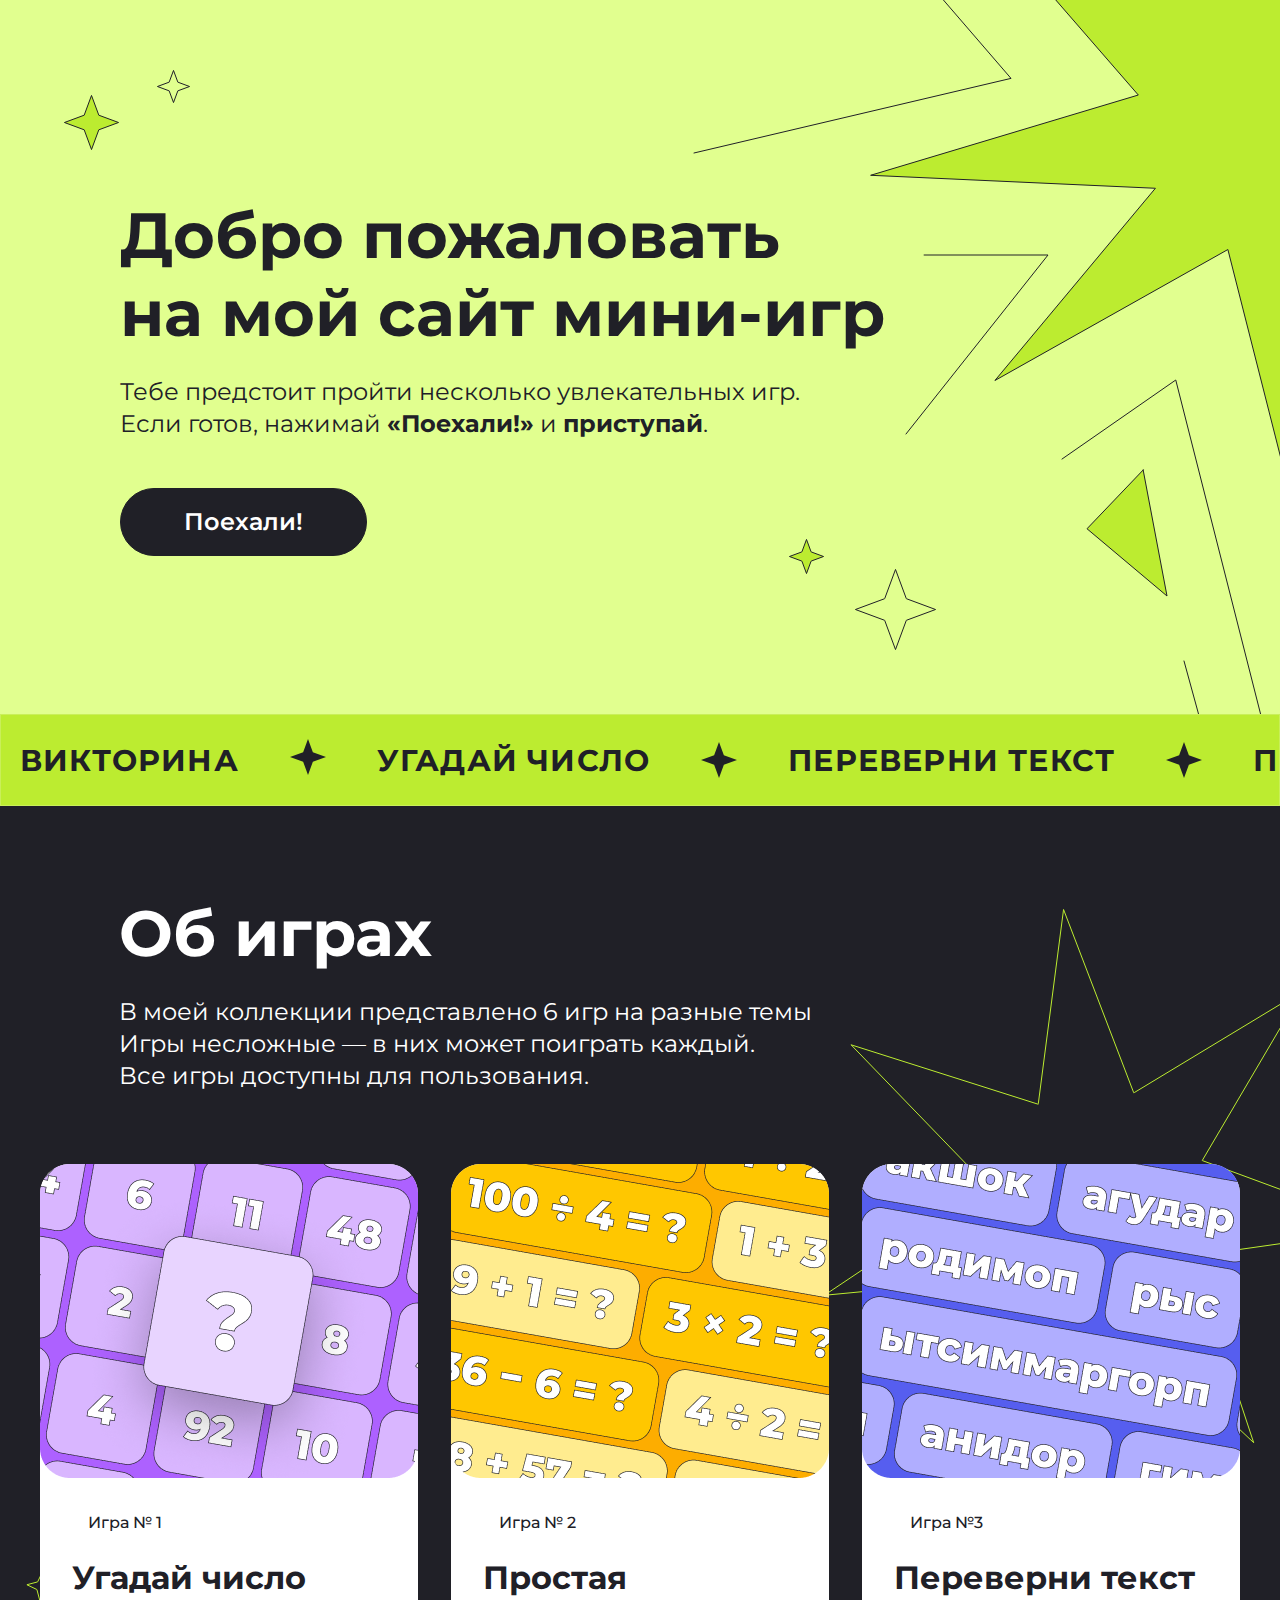
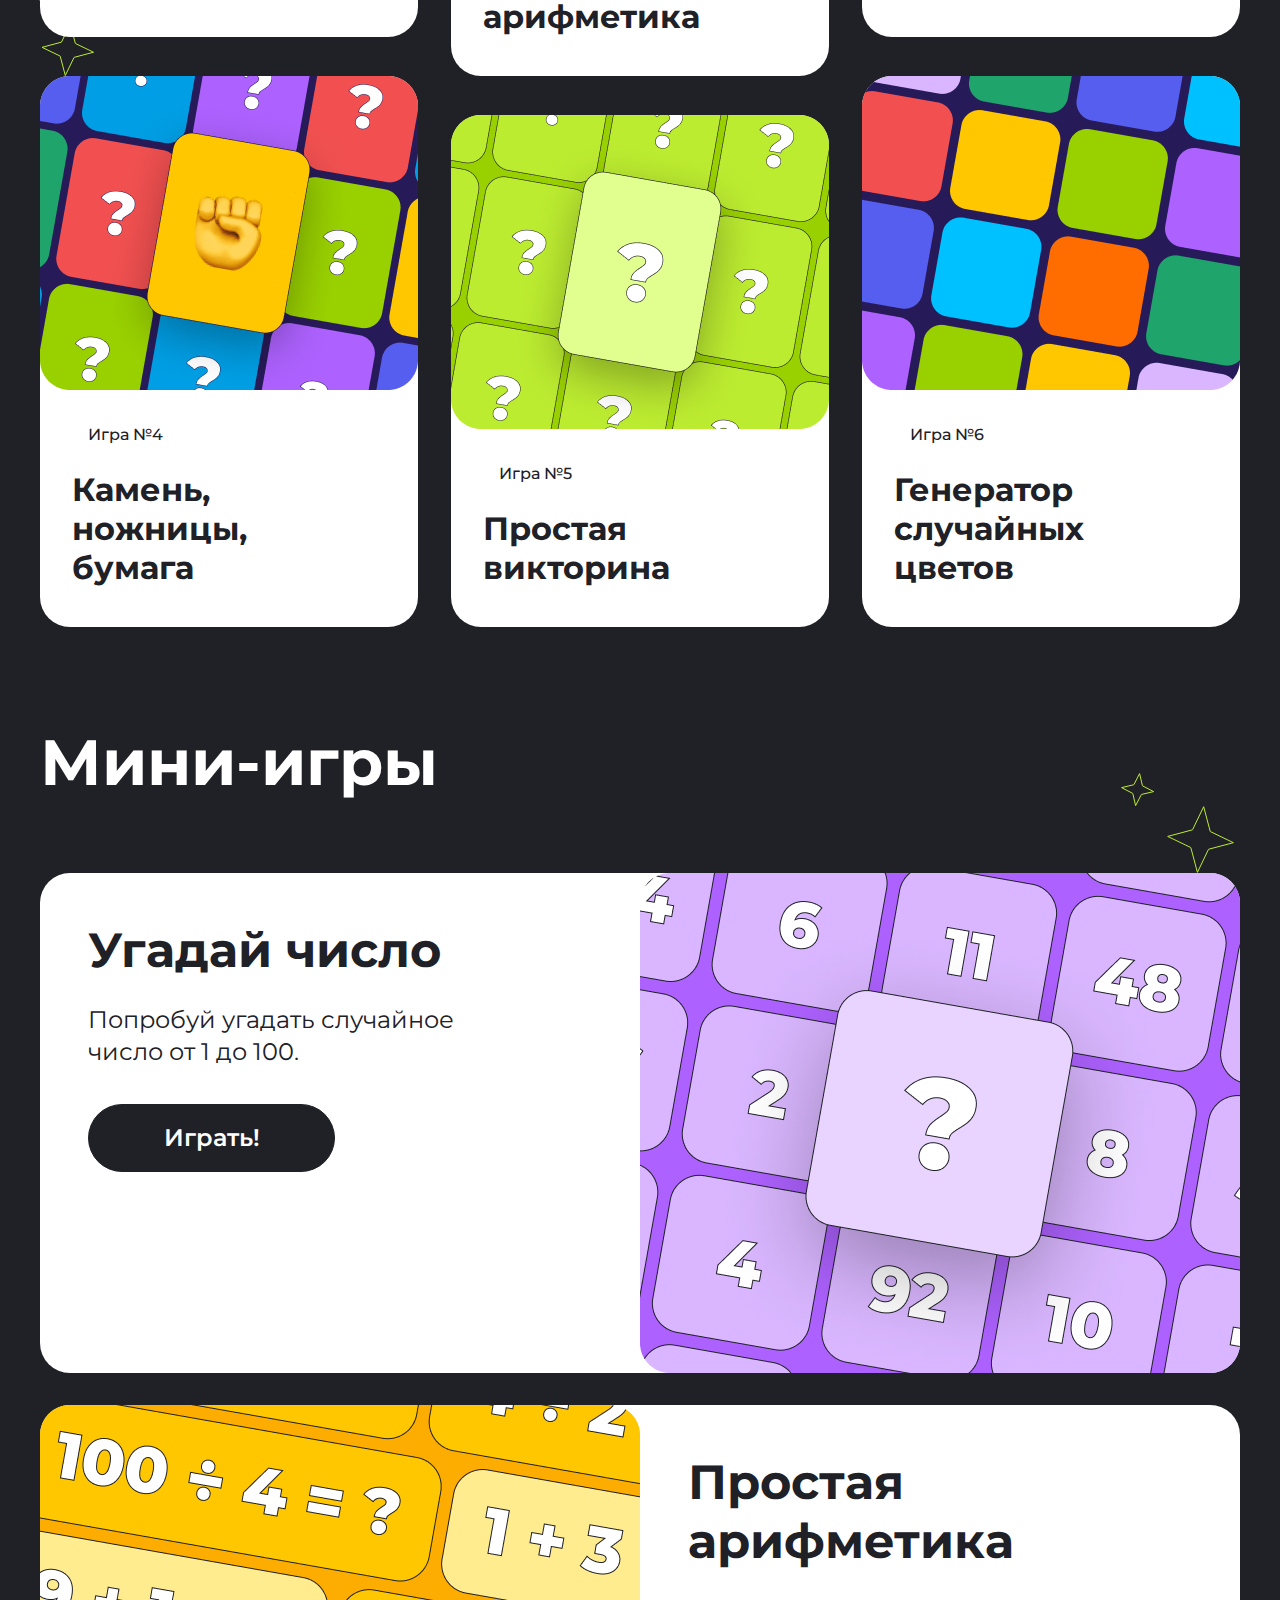
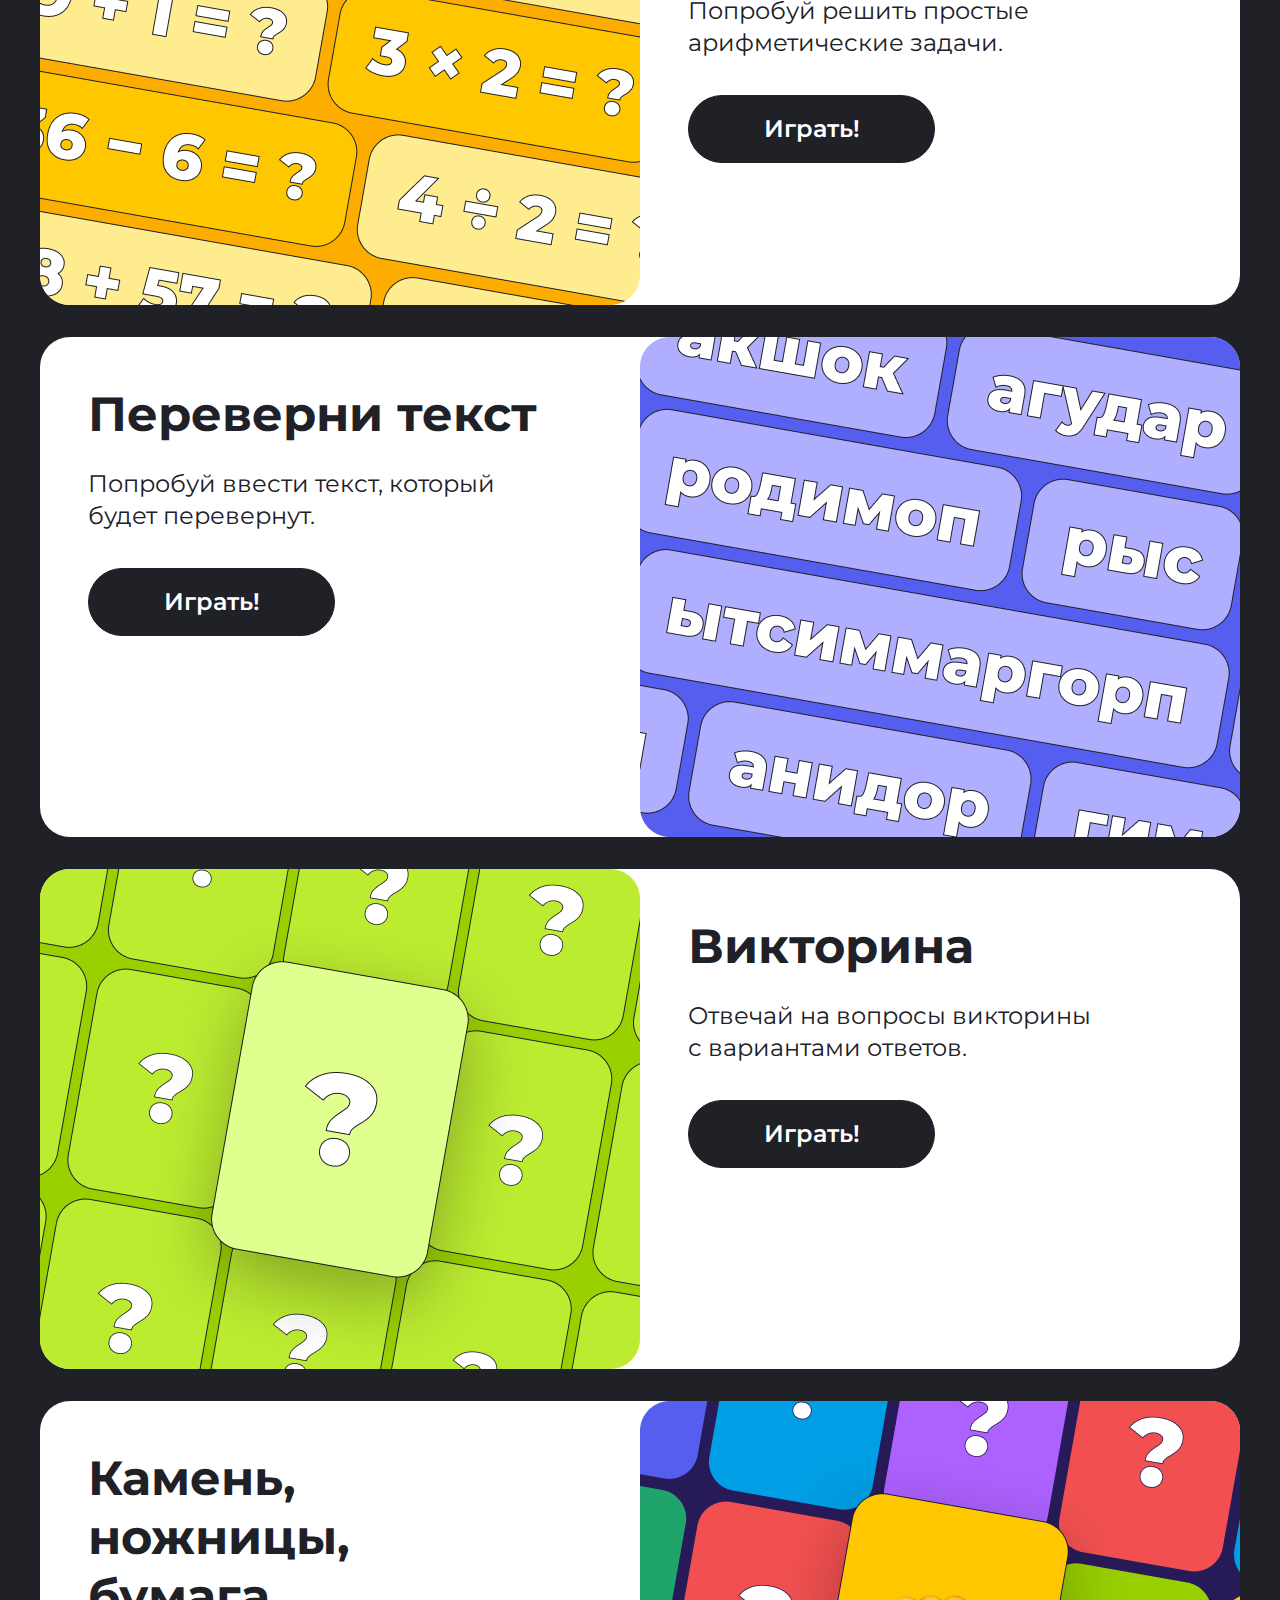
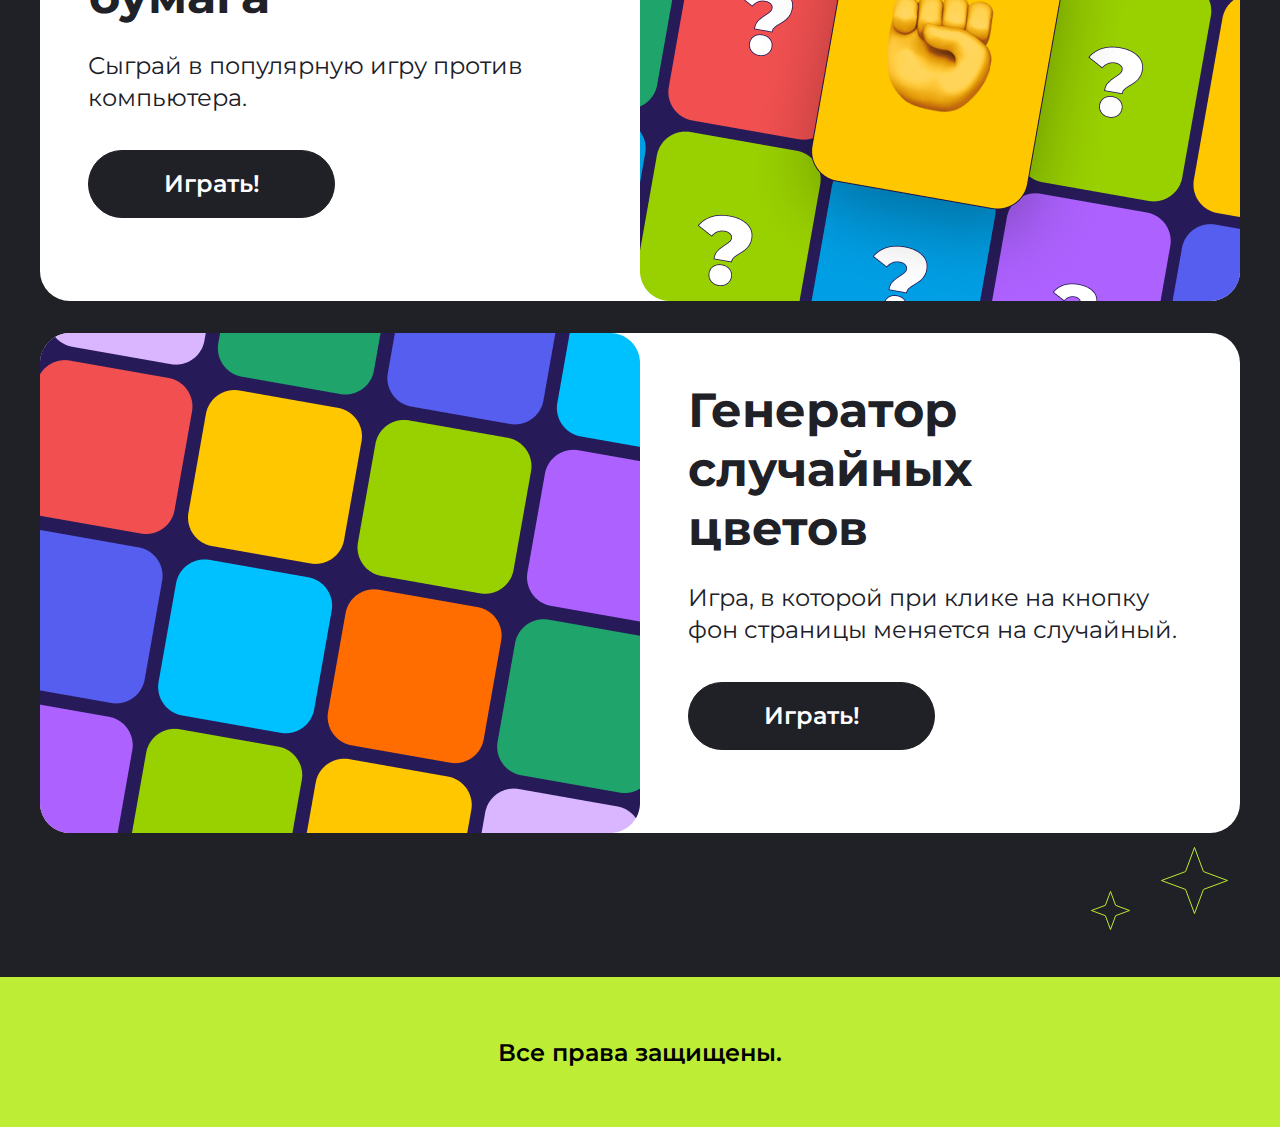
==== index.html @ 126765e7 "Merge pull request #1 from Natkn/hw1" ====
<!DOCTYPE html>
<html lang="en">
<head>
    <meta charset="UTF-8">
    <meta name="viewport" content="width=device-width, initial-scale=1.0">
    <title>Games</title>

    <link rel="preconnect" href="https://fonts.googleapis.com">
    <link rel="preconnect" href="https://fonts.gstatic.com" crossorigin>
    <link href="https://fonts.googleapis.com/css2?family=Montserrat:ital,wght@0,100..900;1,100..900&display=swap" rel="stylesheet">
    
    <link rel="stylesheet" href="./style.css">
</head>


<body>
   <header>
<div class="header-box">
    <div class="header-img">
        <div class="header-stars">
        <div class="header-star"><svg width="57" height="57" viewBox="0 0 57 57" fill="none" xmlns="http://www.w3.org/2000/svg">
        <path d="M28.5 1.44077L35.7287 20.9759L35.8084 21.1916L36.0241 21.2713L55.5592 28.5L36.0241 35.7287L35.8084 35.8084L35.7287 36.0241L28.5 55.5592L21.2713 36.0241L21.1916 35.8084L20.9759 35.7287L1.44077 28.5L20.9759 21.2713L21.1916 21.1916L21.2713 20.9759L28.5 1.44077Z" fill="#BCEC30" stroke="#202027"/>
        </svg>
        </div>
        <div class="header-starmini"><svg width="35" height="35" viewBox="0 0 35 35" fill="none" xmlns="http://www.w3.org/2000/svg">
            <path d="M17.5 1.44077L21.7577 12.9469L21.8375 13.1626L22.0531 13.2423L33.5592 17.5L22.0531 21.7577L21.8375 21.8375L21.7577 22.0531L17.5 33.5592L13.2423 22.0531L13.1626 21.8375L12.9469 21.7577L1.44077 17.5L12.9469 13.2423L13.1626 13.1626L13.2423 12.9469L17.5 1.44077Z" stroke="#202027"/>
            </svg>
            </div>
    </div>
<div class="header-info">
    <div class="header-heading">Добро пожаловать <br>на мой сайт мини-игр</div>
    <div class="main-box-undertext">Тебе предстоит пройти несколько увлекательных игр. Если готов, нажимай <b>«Поехали!»</b> и <b>приступай</b>.</div>
<button class="header-button" type="submit">Поехали!</button> 
</div>
    <div class="header-big">
        <div class="header-big-lines">
        <div class="header-big-upline"><svg width="319" height="154" viewBox="0 0 319 154" fill="none" xmlns="http://www.w3.org/2000/svg">
            <path d="M241.793 -10L318 78.3799L1 153" stroke="#202027" stroke-linecap="round"/>
            </svg>
            </div>
            <div class="header-big-midline"><svg width="145" height="181" viewBox="0 0 145 181" fill="none" xmlns="http://www.w3.org/2000/svg">
                <path d="M19.0824 1H143L1 180" stroke="#202027" stroke-linecap="round"/>
                </svg>
                </div>
                <div class="header-big-dline"><svg width="216" height="420" viewBox="0 0 216 420" fill="none" xmlns="http://www.w3.org/2000/svg">
        <path d="M1 80.0455L114.76 1L220.882 419" stroke="#202027" stroke-linecap="round"/>
        </svg>
        </div>
        <div class="header-big-smallstar"><svg width="37" height="37" viewBox="0 0 37 37" fill="none" xmlns="http://www.w3.org/2000/svg">
            <path d="M18.5 1.44077L23.0278 13.6768L23.1075 13.8925L23.3232 13.9722L35.5592 18.5L23.3232 23.0278L23.1075 23.1075L23.0278 23.3232L18.5 35.5592L13.9722 23.3232L13.8925 23.1075L13.6768 23.0278L1.44077 18.5L13.6768 13.9722L13.8925 13.8925L13.9722 13.6768L18.5 1.44077Z" fill="#BCEC30" stroke="#202027"/>
            </svg>
            </div>
            <div class="header-mob"><svg width="160" height="155" viewBox="0 0 160 155" fill="none" xmlns="http://www.w3.org/2000/svg">
                <path id="Vector" d="M164.226 10.1084C167.072 10.8901 246.284 43.9262 246.284 43.9262L162.242 52.8254L215.335 120.072L140.485 74.1373L132.858 151.995L111.761 70.0034L41.4419 109.004L89.8822 51.7587L3.91711 47.8942L84.7193 23.992L24.6779 -44.2245L109.09 -5.05042L128.408 -80.6362L137.083 -4.88821L213.973 -57.1361L164.226 10.1084Z" fill="#BCEC30" stroke="#202027" stroke-miterlimit="10" stroke-linecap="round"/>
                </svg>
                </div>
      <div class="header-big-star"><svg width="83" height="83" viewBox="0 0 83 83" fill="none" xmlns="http://www.w3.org/2000/svg">
            <path d="M41.5 1.44077L52.2398 30.4648L52.3196 30.6804L52.5352 30.7602L81.5592 41.5L52.5352 52.2398L52.3196 52.3196L52.2398 52.5352L41.5 81.5592L30.7602 52.5352L30.6804 52.3196L30.4648 52.2398L1.44077 41.5L30.4648 30.7602L30.6804 30.6804L30.7602 30.4648L41.5 1.44077Z" stroke="#202027"/>
            </svg>
            </div>
        <div class="header-big-tri"><svg width="82" height="130" viewBox="0 0 82 130" fill="none" xmlns="http://www.w3.org/2000/svg">
            <path d="M57.1589 2L1 60.7647L81 128L57.1589 2Z" fill="#BCEC30" stroke="#202027" stroke-linecap="round"/>
            </svg>
            </div>
        <div class="header-big-line"><svg width="36" height="126" viewBox="0 0 36 126" fill="none" xmlns="http://www.w3.org/2000/svg">
            <path d="M1 1L35 125" stroke="#202027" stroke-linecap="round"/>
            </svg>
            </div>
        </div>
        <div class="header-bigstar"><svg width="413" height="528" viewBox="0 0 413 528" fill="none" xmlns="http://www.w3.org/2000/svg">
    <path d="M534.682 48.4063C544.111 51.0311 806.516 161.965 806.516 161.965L528.111 191.848L703.994 417.661L456.036 263.413L430.772 524.856L360.884 249.531L127.938 380.493L288.405 188.266L3.62971 175.289L271.303 95.0268L72.404 -134.041L352.036 -2.49627L416.031 -256.31L444.768 -1.95158L699.48 -177.398L534.682 48.4063Z" fill="#BCEC30" stroke="#202027" stroke-miterlimit="10" stroke-linecap="round"/>
    </svg>
    </div>
    
    </div>
</div>
   <div class="header-box-scroll">
    Викторина <div class="star"><svg width="36" height="36" viewBox="0 0 36 36" fill="none" xmlns="http://www.w3.org/2000/svg">
        <path d="M18 0L22.8616 13.1384L36 18L22.8616 22.8616L18 36L13.1384 22.8616L0 18L13.1384 13.1384L18 0Z" fill="#202027"/>
        </svg></div>
        
    угадай число<svg width="36" height="36" viewBox="0 0 36 36" fill="none" xmlns="http://www.w3.org/2000/svg">
        <path d="M18 0L22.8616 13.1384L36 18L22.8616 22.8616L18 36L13.1384 22.8616L0 18L13.1384 13.1384L18 0Z" fill="#202027"/>
        </svg>
        
    Переверни текст<svg width="36" height="36" viewBox="0 0 36 36" fill="none" xmlns="http://www.w3.org/2000/svg">
        <path d="M18 0L22.8616 13.1384L36 18L22.8616 22.8616L18 36L13.1384 22.8616L0 18L13.1384 13.1384L18 0Z" fill="#202027"/>
        </svg>
        
    Простая арифметика<svg width="36" height="36" viewBox="0 0 36 36" fill="none" xmlns="http://www.w3.org/2000/svg">
        <path d="M18 0L22.8616 13.1384L36 18L22.8616 22.8616L18 36L13.1384 22.8616L0 18L13.1384 13.1384L18 0Z" fill="#202027"/>
        </svg>
        
    Камень, ножницы, бумага<svg width="36" height="36" viewBox="0 0 36 36" fill="none" xmlns="http://www.w3.org/2000/svg">
        <path d="M18 0L22.8616 13.1384L36 18L22.8616 22.8616L18 36L13.1384 22.8616L0 18L13.1384 13.1384L18 0Z" fill="#202027"/>
        </svg>
        
    Генератор случайных цветов<svg width="36" height="36" viewBox="0 0 36 36" fill="none" xmlns="http://www.w3.org/2000/svg">
        <path d="M18 0L22.8616 13.1384L36 18L22.8616 22.8616L18 36L13.1384 22.8616L0 18L13.1384 13.1384L18 0Z" fill="#202027"/>
        </svg>
        </div>

</div>


   </header> 


   <main class="main">
    <div class="main-page">
<div class="main-box">
<div class="main-box-heading">Об играх</div>
<div class="main-box-under">В моей коллекции представлено 6 игр на разные темы <br> Игры несложные — в них может поиграть каждый.
   <br>  Все игры доступны для пользования.</div>
</div>

<div class="main-box-cart center">
<a href="#" class="main-box-cart-number card">
    <img class="main-box-cart-number-img" src="./img/card1.png" alt="product">
    <div class="main-box-info">
        <div class="main-box-text">Игра № 1</div>
    <div class="main-box-under-text">Угадай число</div>
</div></a>
<a  href="#" class="main-box-cart-game card">
    <img class="main-box-cart-number-img" src="./img/card2.png" alt="product">
    <div class="main-box-info">
    <div class="main-box-text">Игра № 2</div>
<div class="main-box-under-text">Простая <br> арифметика</div>
</div></a>
<a  href="#" class="main-box-cart-text card">
    <img class="main-box-cart-number-img" src="./img/card3.png" alt="product">
    <div class="main-box-info">
         <div class="main-box-text">Игра №3</div>
<div class="main-box-under-text">Переверни текст</div>
</div></a>
<a href="#" class="main-box-cart-rock card">
    <img class="main-box-cart-number-img" src="./img/card4.png" alt="product">
    <div class="main-box-info">
         <div class="main-box-text">Игра №4</div>
<div class="main-box-under-text">Камень,<br> ножницы,<br> бумага</div>
</div></a>
<a href="#" class="main-box-cart-vic card">
    <img class="main-box-cart-number-img" src="./img/card5.png" alt="product">
    <div class="main-box-info"> 
        <div class="main-box-text">Игра №5</div>
<div class="main-box-under-text">Простая <br>викторина</div>
</div></a>
<a href="#" class="main-box-cart-gen card">
    <img class="main-box-cart-number-img" src="./img/card6.png" alt="product">
    <div class="main-box-info">
        <div class="main-box-text">Игра №6</div>
<div class="main-box-under-text">Генератор<br> случайных <br> цветов</div>
</div></a> 
</div>
</div>


<div class="mini-games">
<div class="mini-games-heading center">Мини-игры</div>

<div class="mini-games-cards center">
    <div href="#" class="main-games-card-number game-card">
        <img class="main-box-cart-number-img" src="./img/gamescard1.png" alt="product">
        <div class="main-games-info">
            <div class="main-games-text">Угадай число</div>
        <div class="main-games-under-text">Попробуй угадать случайное <br>число от 1 до 100.</div>
        <button class="header-games-button" type="submit">Играть!</button>
    </div></div>
    <div  href="#" class="main-games-card-game game-card">
        <img class="main-box-cart-number-img" src="./img/gamescard2.png" alt="product">
        <div class="main-games-info">
        <div class="main-games-text">Простая <br> арифметика</div>
    <div class="main-games-under-text">Попробуй решить простые арифметические задачи.</div>
    <button class="header-games-button" type="submit">Играть!</button>
    </div></div>
    <div  href="#" class="main-games-card-text game-card">
        <img class="main-box-cart-number-img" src="./img/gamescard.png" alt="product">
        <div class="main-games-info">
             <div class="main-games-text">Переверни текст</div>
    <div class="main-games-under-text text-mob">Попробуй ввести текст, который <br>будет перевернут.</div>
    <button class="header-games-button" type="submit">Играть!</button>
    </div></div>
    <div href="#" class="main-games-card-rock game-card">
        <img class="main-box-cart-number-img" src="./img/gamescard4.png" alt="product">
        <div class="main-games-info">
             <div class="main-games-text ">Викторина</div>
    <div class="main-games-under-text text-vicmob">Отвечай на вопросы викторины <br>с вариантами ответов.</div>
    <button class="header-games-button" type="submit">Играть!</button>
    </div></div>
    <div href="#" class="main-games-card-vic game-card">
        <img class="main-box-cart-number-img" src="./img/gamescard5.png" alt="product">
        <div class="main-games-info"> 
            <div class="main-games-text">Камень, <br>ножницы,<br>бумага</div>
    <div class="main-games-under-text">Сыграй в популярную игру против компьютера.</div>
    <button class="header-games-button" type="submit">Играть!</button>
    </div></div>
    <div href="#" class="main-games-card-gen game-card">
        <img class="main-box-cart-number-img" src="./img/gamescard6.png" alt="product">
        <div class="main-games-info">
            <div class="main-games-text">Генератор<br> случайных <br> цветов</div>
    <div class="main-games-under-text text-lastmob">Игра, в которой при клике на кнопку фон страницы меняется на случайный.</div>
    <button class="header-games-button" type="submit">Играть!</button>
</div></div> 
    </div>



<footer>
<div class="fill">Все права защищены.</div>


</footer>

</div>

   </main>


    <script src="./js/java.js">
    </script>
</body>
</html>
---- style.css ----
* {
  padding: 0;
  margin: 0;
}

.center {
  padding-left: calc(50% - 600px);
  padding-right: calc(50% - 600px);
}

.header-box {
  height: 800px;
  background-color: rgb(225, 255, 143);
  background-repeat: no-repeat;
}

.header-info {
  position: absolute;
  display: flex;
  flex-direction: column;
  flex-wrap: wrap;
  gap: 24px;
  padding-top: 196px;
  padding-left: 120px;
}

.header-heading {
  color: #202027;
  font-family: Montserrat;
  font-size: 64px;
  font-weight: 700;
  line-height: 78px;
}

.main-box-undertext {
  width: 720px;
  color: #202027;
  font-family: Montserrat;
  font-size: 24px;
  font-style: normal;
  font-weight: 400;
  line-height: 32px;
}

.header-button {
  margin-top: 24px;
  border-radius: 60px;
  border: 1px solid #202027;
  background: #202027;
  display: flex;
  width: 247px;
  padding: 16px 28px;
  justify-content: center;
  color: #FFF;
  font-family: Montserrat;
  font-size: 24px;
  font-weight: 600;
  line-height: 34px;
}

.header-button:hover {
  background: white;
  color: black;
  cursor: pointer;
}

.header-img {
  display: flex;
  justify-content: space-between;
}

.header-stars {
  display: flex;
}

.header-starmini {
  width: 35px;
  display: flex;
  padding-top: 69px;
  padding-left: 36px;
}

.header-star {
  width: 57px;
  display: flex;
  padding-top: 94px;
  padding-left: 63px;
}

.header-big {
  display: flex;
  position: relative;
}

.header-big-lines {
  display: flex;
  justify-content: center;
}

.header-big-upline {
  padding-left: 17%;
  position: absolute;
  display: flex;
}

.header-big-midline {
  position: absolute;
  display: flex;
  padding-top: 254px;
  padding-left: 64%;
}

.header-big-dline {
  padding-left: 136%;
  position: absolute;
  padding-top: 379px;
  padding-left: px;
  display: flex;
  align-items: flex-end;
}

.header-big-line {
  position: absolute;
  display: flex;
  padding-top: 660px;
  padding-left: 148%;
}

.header-big-smallstar {
  padding-top: 538px;
  padding-left: 92%;
}

.header-big-star {
  padding-top: 568px;
  padding-left: 24%;
}

.header-big-tri {
  position: absolute;
  padding-top: 468px;
  padding-left: 120%;
}

.header-bigstar {
  width: 413px;
}

.header-big-mobile {
  display: none;
}

.header-box-scroll {
  padding-left: 19px;
  border: 1px solid rgba(255, 255, 255, 0.2);
  background: #BCEC30;
  -webkit-backdrop-filter: blur(25px);
          backdrop-filter: blur(25px);
  height: 90px;
  margin-top: 59px;
  color: #202027;
  font-family: Montserrat;
  font-size: 30px;
  font-weight: 700;
  line-height: 110%;
  letter-spacing: 1.2px;
  text-transform: uppercase;
  overflow-y: scroll;
  flex-wrap: wrap;
  align-items: flex-start;
  display: inline-flex;
  flex-direction: column;
  gap: 51px;
  justify-content: center;
}

.main {
  background: url(./img/mainstar.svg) right top 107px no-repeat, url(./img/mainstarsmall.svg) left 25px top 770px no-repeat, url(./img/mainstarbig.svg) left 40px top 822px no-repeat, url(./img/gamessmallstar.svg) right 124px top 1572px no-repeat, url(./img/gamesbigstar.svg) right 45px top 1605px no-repeat, url(./img/0footersmallstar.svg) right 149px top 4890px no-repeat, url(./img/footerbigstar.svg) right 51px top 4846px no-repeat;
}

.main {
  background-color: #202027;
}

.main-box {
  padding-left: 119px;
  padding-top: 94px;
  display: flex;
  flex-direction: column;
  gap: 24px;
}

.main-box-heading {
  color: #FFF;
  font-family: Montserrat;
  font-size: 64px;
  font-weight: 700;
  line-height: 78px;
}

.main-box-under {
  color: #FFF;
  font-family: Montserrat;
  font-size: 24px;
  font-weight: 400;
  line-height: 32px;
  margin-bottom: 72px;
}

.main-box-cart {
  display: flex;
  justify-content: space-between;
  -moz-column-gap: 32px;
       column-gap: 32px;
  flex-wrap: wrap;
  box-sizing: border-box;
}

.card {
  background-repeat: no-repeat;
  width: 378px;
  background-color: #FFF;
  border-radius: 30px;
}

.card:hover {
  transform: scale(1.1);
  -webkit-transform: scale(1.1);
  -o-transform: scale(1.1);
  -moz-transform: scale(1.1);
}

.main-box-info {
  display: flex;
  flex-direction: column;
  gap: 26px;
  display: flex;
  padding: 32px 32px 36px 32px;
}

.main-box-text {
  padding-left: 16px;
  color: #202027;
  font-family: Montserrat;
  font-size: 16px;
  font-weight: 500;
  line-height: 110%;
}

.main-box-text {
  color: #202027;
  font-family: Montserrat;
  font-size: 16px;
  font-style: normal;
  font-weight: 500;
  line-height: 17.6px;
}

.main-box-under-text {
  color: #202027;
  font-family: Montserrat;
  font-size: 32px;
  font-weight: 700;
  line-height: 39px;
}

.main-box-cart-number,
.main-box-cart-text {
  height: 473px;
}

.main-box-cart-game,
.main-box-cart-vic {
  height: 512px;
}

.main-box-cart-vic {
  display: block;
  align-self: end;
}

.main-box-cart-rock,
.main-box-cart-gen {
  height: 551px;
}

a {
  text-decoration: none;
}

.mini-games-heading {
  color: #FFF;
  font-family: Montserrat;
  font-size: 64px;
  font-style: normal;
  font-weight: 700;
  line-height: 78px;
  padding-top: 96px;
}

.mini-games-cards {
  padding-top: 72px;
  display: flex;
  flex-direction: column;
  gap: 32px;
  margin-bottom: 144px;
  flex-wrap: wrap;
}

.main-games-card-gen,
.main-games-card-rock,
.main-games-card-game {
  width: 100%;
  background-repeat: no-repeat;
  background-color: #FFF;
  border-radius: 30px;
  display: flex;
}

.main-games-card-number,
.main-games-card-text,
.main-games-card-vic {
  width: 100%;
  background-repeat: no-repeat;
  background-color: #FFF;
  border-radius: 30px;
  display: flex;
  flex-direction: row-reverse;
  justify-content: space-between;
}

.main-games-info {
  display: flex;
  width: 600px;
  padding: 48px;
  flex-direction: column;
  align-items: flex-start;
  gap: 24px;
}

.main-games-text {
  color: #202027;
  font-family: Montserrat;
  font-size: 48px;
  font-style: normal;
  font-weight: 700;
  line-height: 59px;
}

.main-games-under-text {
  color: #202027;
  font-family: Montserrat;
  font-size: 24px;
  font-style: normal;
  font-weight: 400;
  line-height: 32px;
}

.fill {
  height: 150px;
  background-color: #BDED35;
  color: #000;
  text-align: center;
  font-family: Montserrat;
  font-size: 24px;
  font-style: normal;
  font-weight: 600;
  line-height: 29px;
  display: flex;
  align-items: center;
  justify-content: center;
}

.header-games-button {
  margin-top: 12px;
  border-radius: 60px;
  border: 1px solid #202027;
  background: #202027;
  display: flex;
  width: 247px;
  padding: 16px 28px;
  justify-content: center;
  color: #FFF;
  font-family: Montserrat;
  font-size: 24px;
  font-weight: 600;
  line-height: 34px;
}

.header-games-button:hover {
  background: white;
  color: black;
  cursor: pointer;
}

.header-mob {
  display: none;
}

@media (max-width: 767px) {
  .center {
    padding-left: 16px;
    padding-right: 16px;
  }
  .header-box {
    height: 700px;
  }
  .main-page {
    display: none;
  }
  .header-star {
    width: 35px;
    height: 35px;
  }
  .header-starmini {
    width: 21px;
    position: absolute;
    height: 21px;
    top: -2%;
    left: 15%;
  }
  .header-heading {
    text-align: center;
    font-size: 40px;
    font-style: normal;
    font-weight: 700;
    line-height: 49px;
    width: 262px;
  }
  .main-box-undertext {
    text-align: center;
    font-size: 16px;
    font-style: normal;
    font-weight: 400;
    line-height: 21px;
    width: 296px;
  }
  .header-button {
    width: 285px;
    font-size: 16px;
    line-height: 23px;
    margin-top: 8px;
  }
  .header-box-scroll svg {
    width: 21px;
    height: 21px;
  }
  .header-box-scroll {
    font-size: 16px;
    font-style: normal;
    font-weight: 700;
    line-height: 110%;
    letter-spacing: 0.64px;
    text-transform: uppercase;
    height: 51px;
    padding-left: 17px;
    margin-top: 132px;
    gap: 27.4px;
  }
  .mini-games-heading {
    padding-top: 48px;
    font-size: 40px;
    font-style: normal;
    font-weight: 700;
    line-height: 49px;
  }
  .main {
    background: black;
  }
  .header-star {
    position: absolute;
    left: -7%;
    top: -1%;
  }
  .header-big-upline,
  .header-big-midline,
  .header-big-dline,
  .header-big-tri,
  .header-big-line,
  .header-bigstar {
    display: none;
  }
  .header-big-lines {
    display: flex;
    flex-wrap: wrap;
    justify-content: flex-end;
  }
  .header-big-smallstar svg {
    width: 18px;
    height: 18px;
  }
  .header-big-smallstar {
    position: absolute;
    right: 86px;
    top: 4%;
  }
  .header-big-star svg {
    width: 39px;
    height: 41px;
  }
  .header-big-star {
    position: absolute;
    right: 32px;
    top: 2%;
  }
  .header-mob {
    display: block;
    position: absolute;
  }
  .header-info {
    align-items: center;
    position: relative;
    display: flex;
    flex-direction: column;
    flex-wrap: wrap;
    gap: 24px;
    padding-top: 147px;
    padding-left: 0;
  }
  .mini-games-cards {
    align-items: center;
    margin-bottom: 48px;
    padding-top: 48px;
    gap: 24px;
  }
  .game-card {
    display: flex;
    -moz-column-gap: 32px;
         column-gap: 32px;
    flex-wrap: wrap;
    box-sizing: border-box;
    width: 343px;
    align-items: center;
    justify-content: center;
  }
  .game-card img {
    border-radius: 30px;
    width: 343px;
  }
  .main-games-info {
    justify-content: center;
    padding: 29px 29px 32px 29px;
    gap: 16px;
  }
  .main-games-text {
    font-size: 32px;
    line-height: 39px;
  }
  .main-games-under-text {
    width: 246px;
    font-size: 16px;
    font-style: normal;
    font-weight: 400;
    line-height: 20px;
  }
  .text-mob,
  .text-vicmob {
    width: 280px;
  }
  .text-lastmob {
    width: 245px;
    font-size: 16px;
    font-style: normal;
    font-weight: 400;
    line-height: 20px;
  }
  .header-games-button {
    display: flex;
    width: 285px;
    gap: 10px;
    text-align: center;
    font-size: 16px;
    font-style: normal;
    line-height: 23px;
    margin-top: 14px;
  }
  .header-games-button:hover {
    background: black;
    color: white;
    cursor: pointer;
  }
  .fill {
    height: 100px;
    font-size: 16px;
    font-weight: 600;
    line-height: 20px;
  }
}/*# sourceMappingURL=style.css.map */
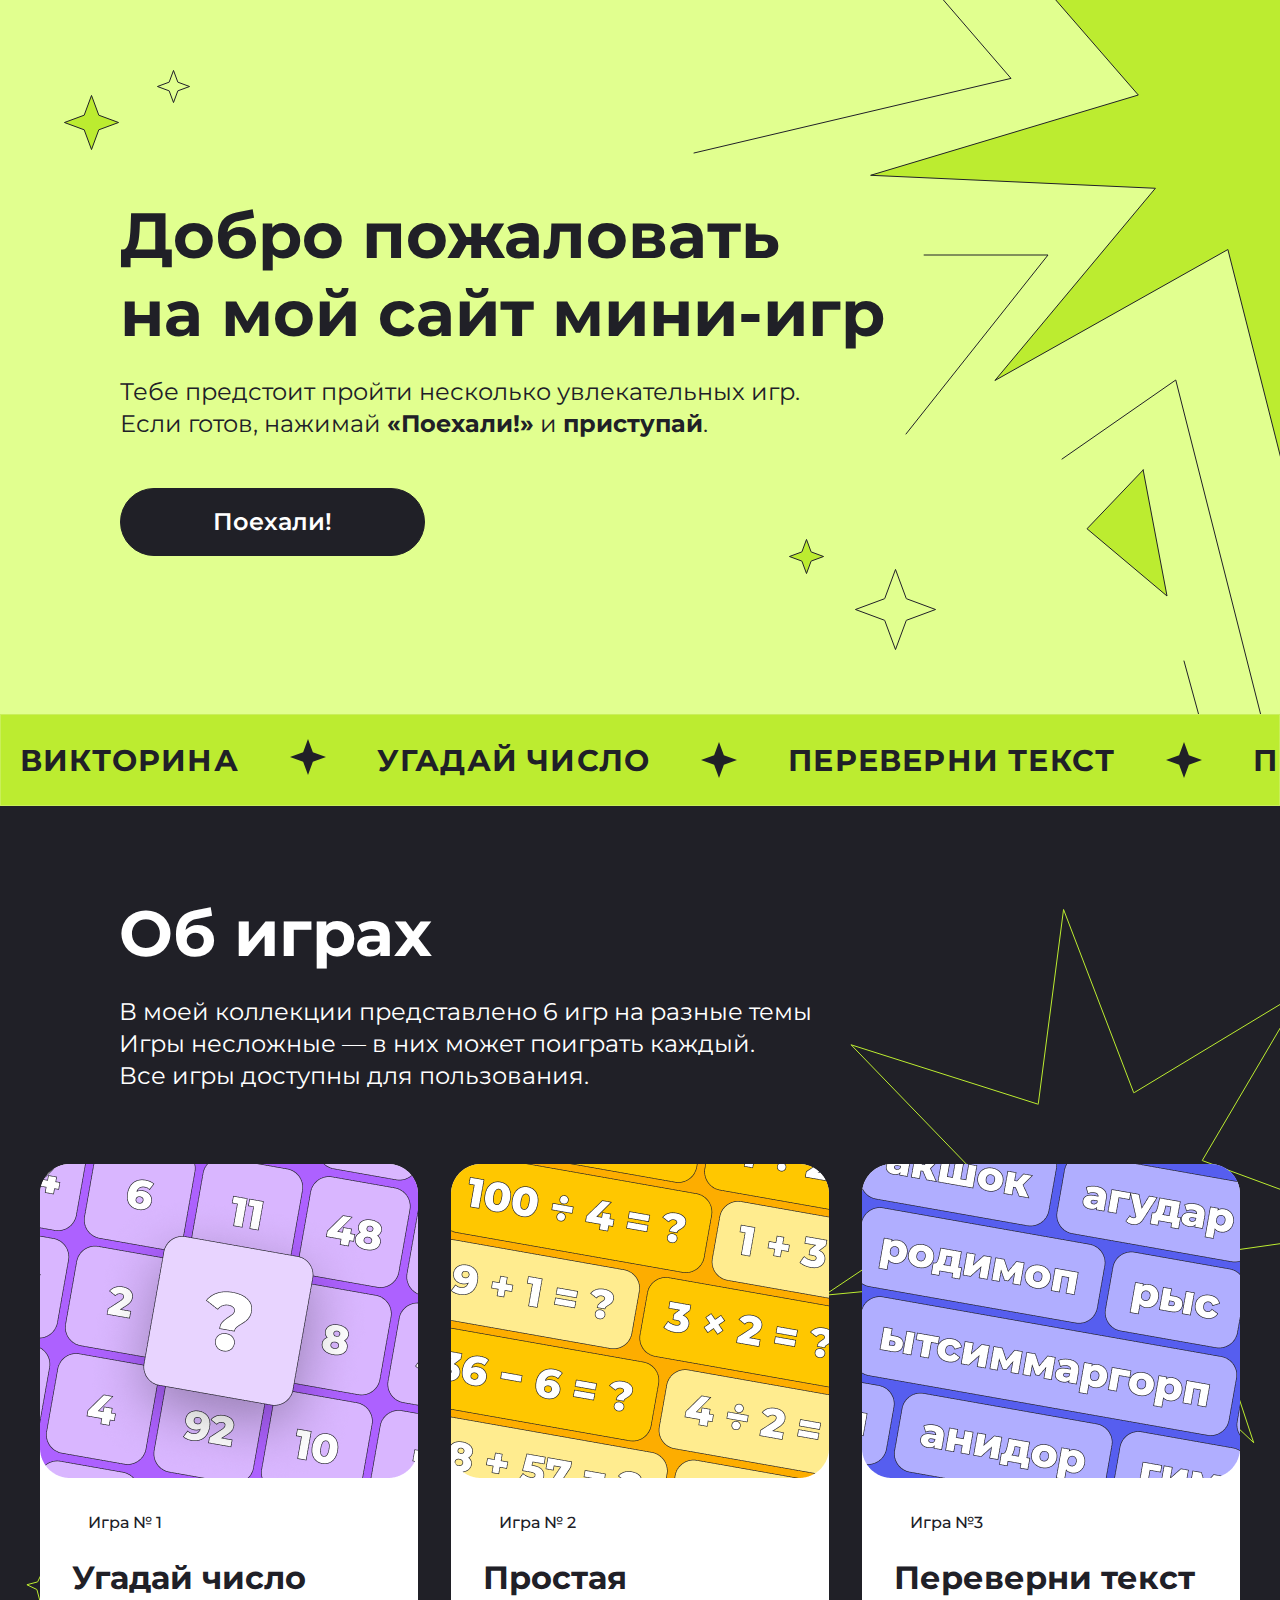
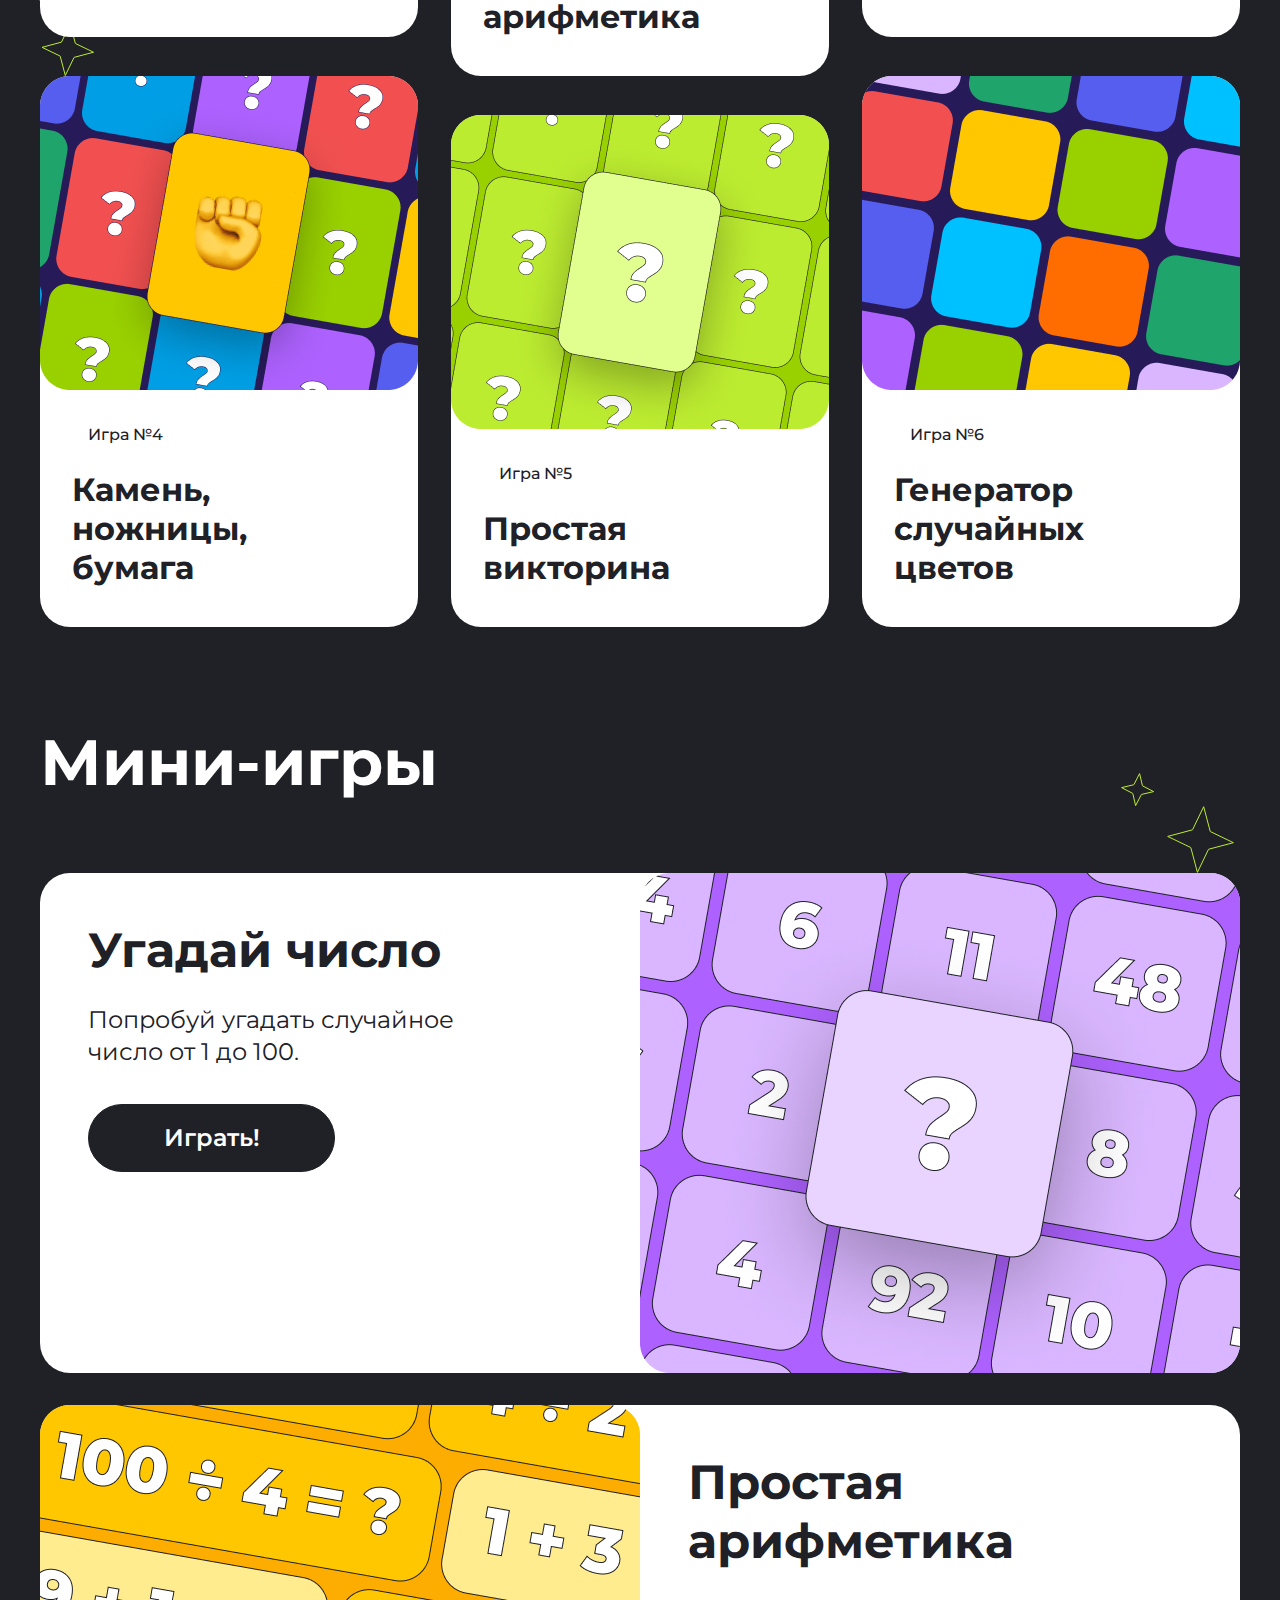
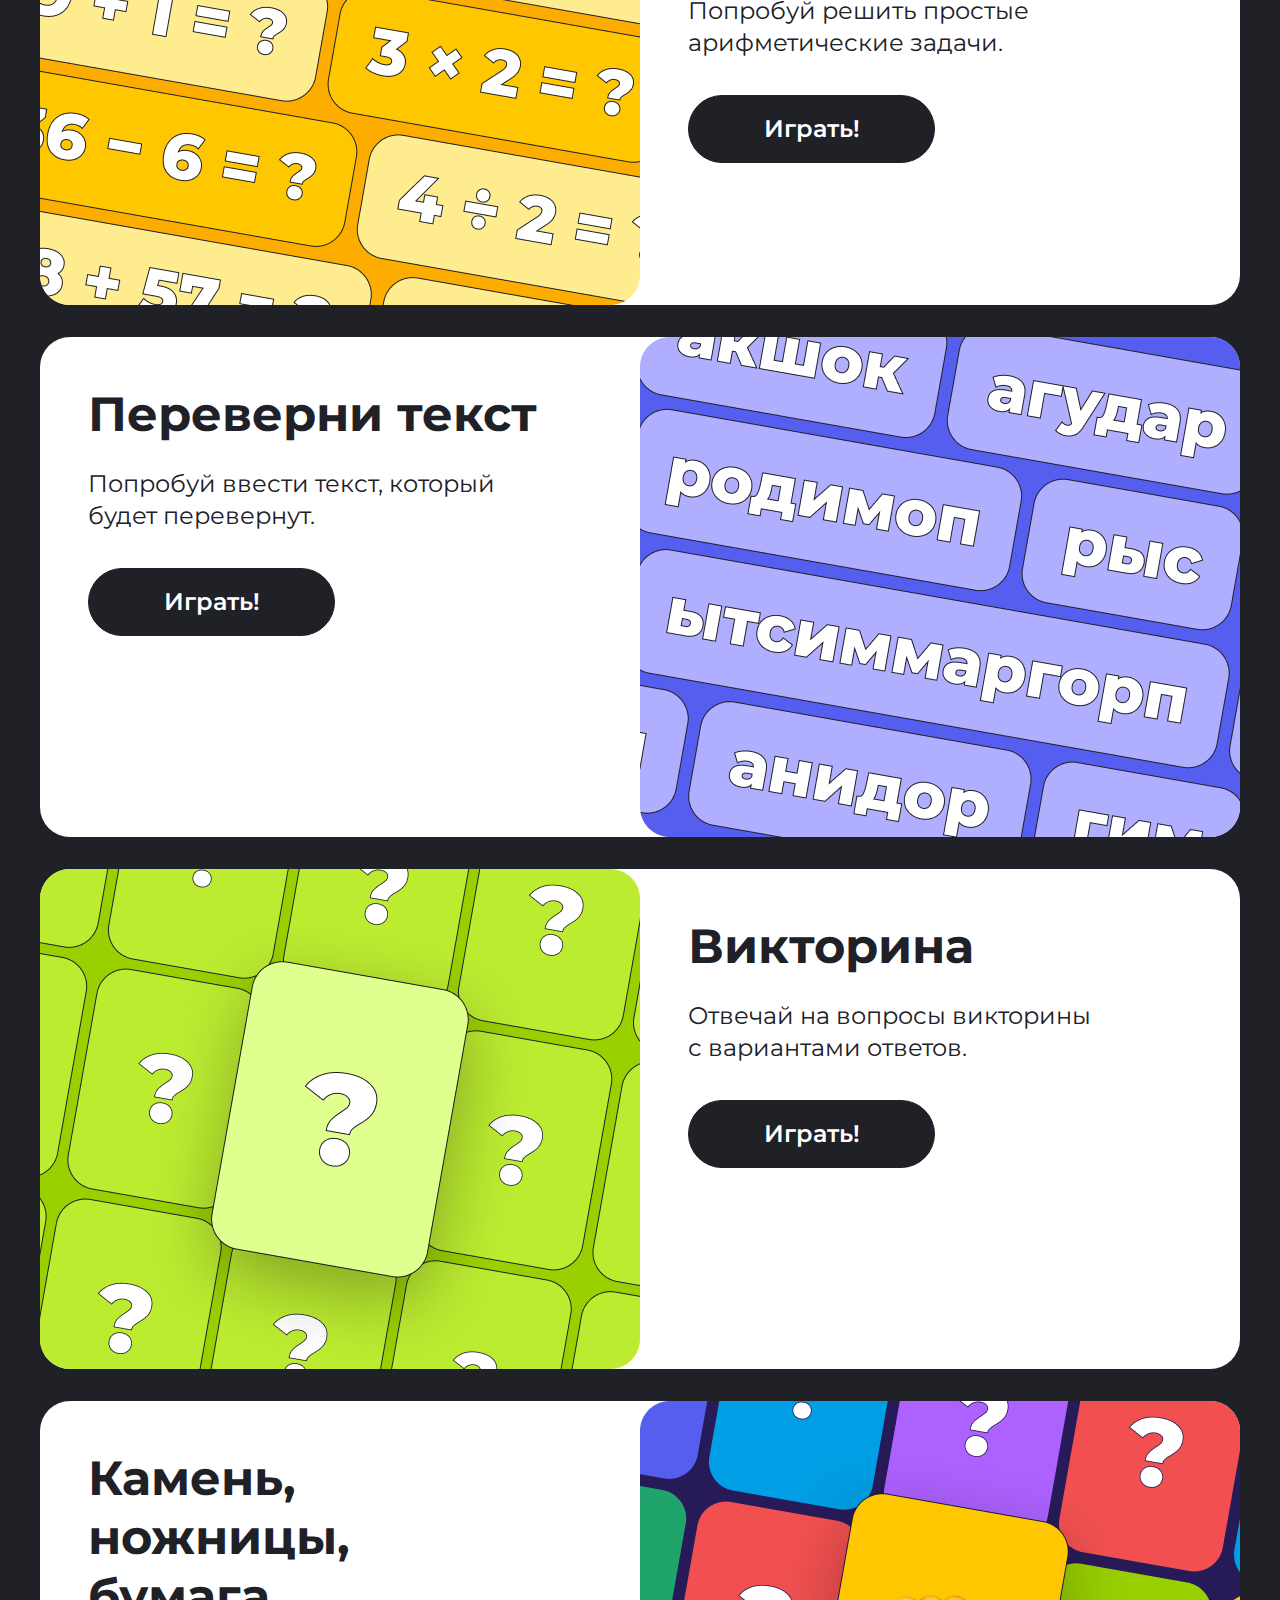
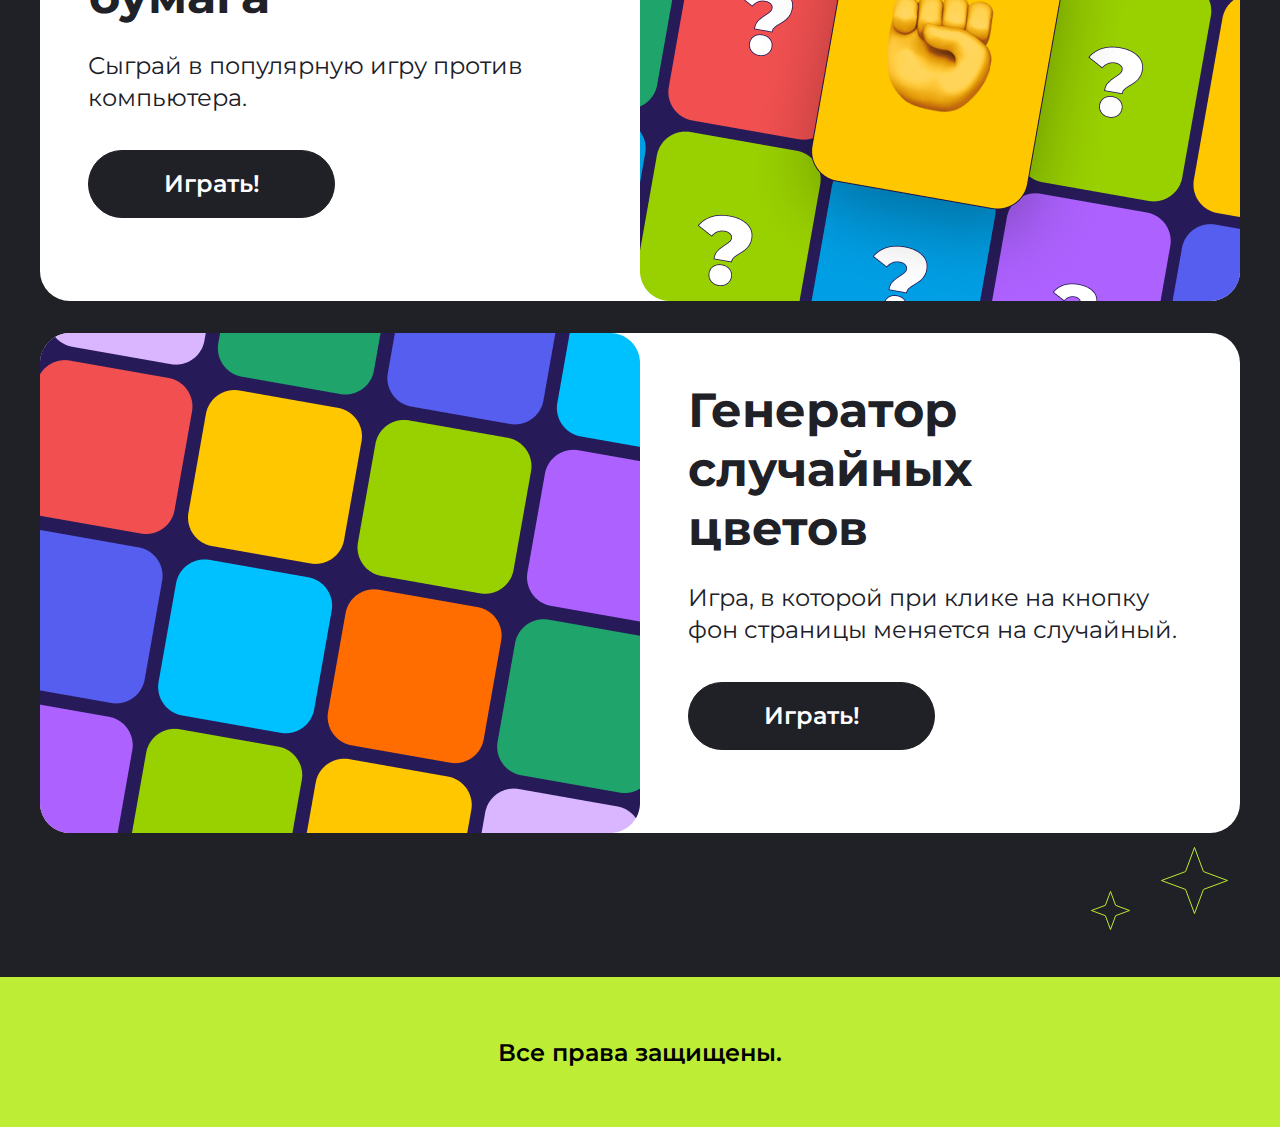
==== commit 0d634cd1: "Merge pull request #2 from Natkn/hw3" ====
--- a/index.html
+++ b/index.html
@@ -30,7 +30,7 @@
 <div class="header-info">
     <div class="header-heading">Добро пожаловать <br>на мой сайт мини-игр</div>
     <div class="main-box-undertext">Тебе предстоит пройти несколько увлекательных игр. Если готов, нажимай <b>«Поехали!»</b> и <b>приступай</b>.</div>
-<button class="header-button" type="submit">Поехали!</button> 
+<a  href="#about-games" class="header-button" type="submit">Поехали!</a> 
 </div>
     <div class="header-big">
         <div class="header-big-lines">
@@ -107,9 +107,9 @@
 
 
    <main class="main">
-    <div class="main-page">
+    <div class="main-page" id="about-games">
 <div class="main-box">
-<div class="main-box-heading">Об играх</div>
+<div    class="main-box-heading">Об играх</div>
 <div class="main-box-under">В моей коллекции представлено 6 игр на разные темы <br> Игры несложные — в них может поиграть каждый.
    <br>  Все игры доступны для пользования.</div>
 </div>
@@ -216,7 +216,6 @@
    </main>
 
 
-    <script src="./js/java.js">
-    </script>
+    
 </body>
 </html>--- a/style.css
+++ b/style.css
@@ -165,7 +165,7 @@
   line-height: 110%;
   letter-spacing: 1.2px;
   text-transform: uppercase;
-  overflow-y: scroll;
+  overflow: hidden;
   flex-wrap: wrap;
   align-items: flex-start;
   display: inline-flex;
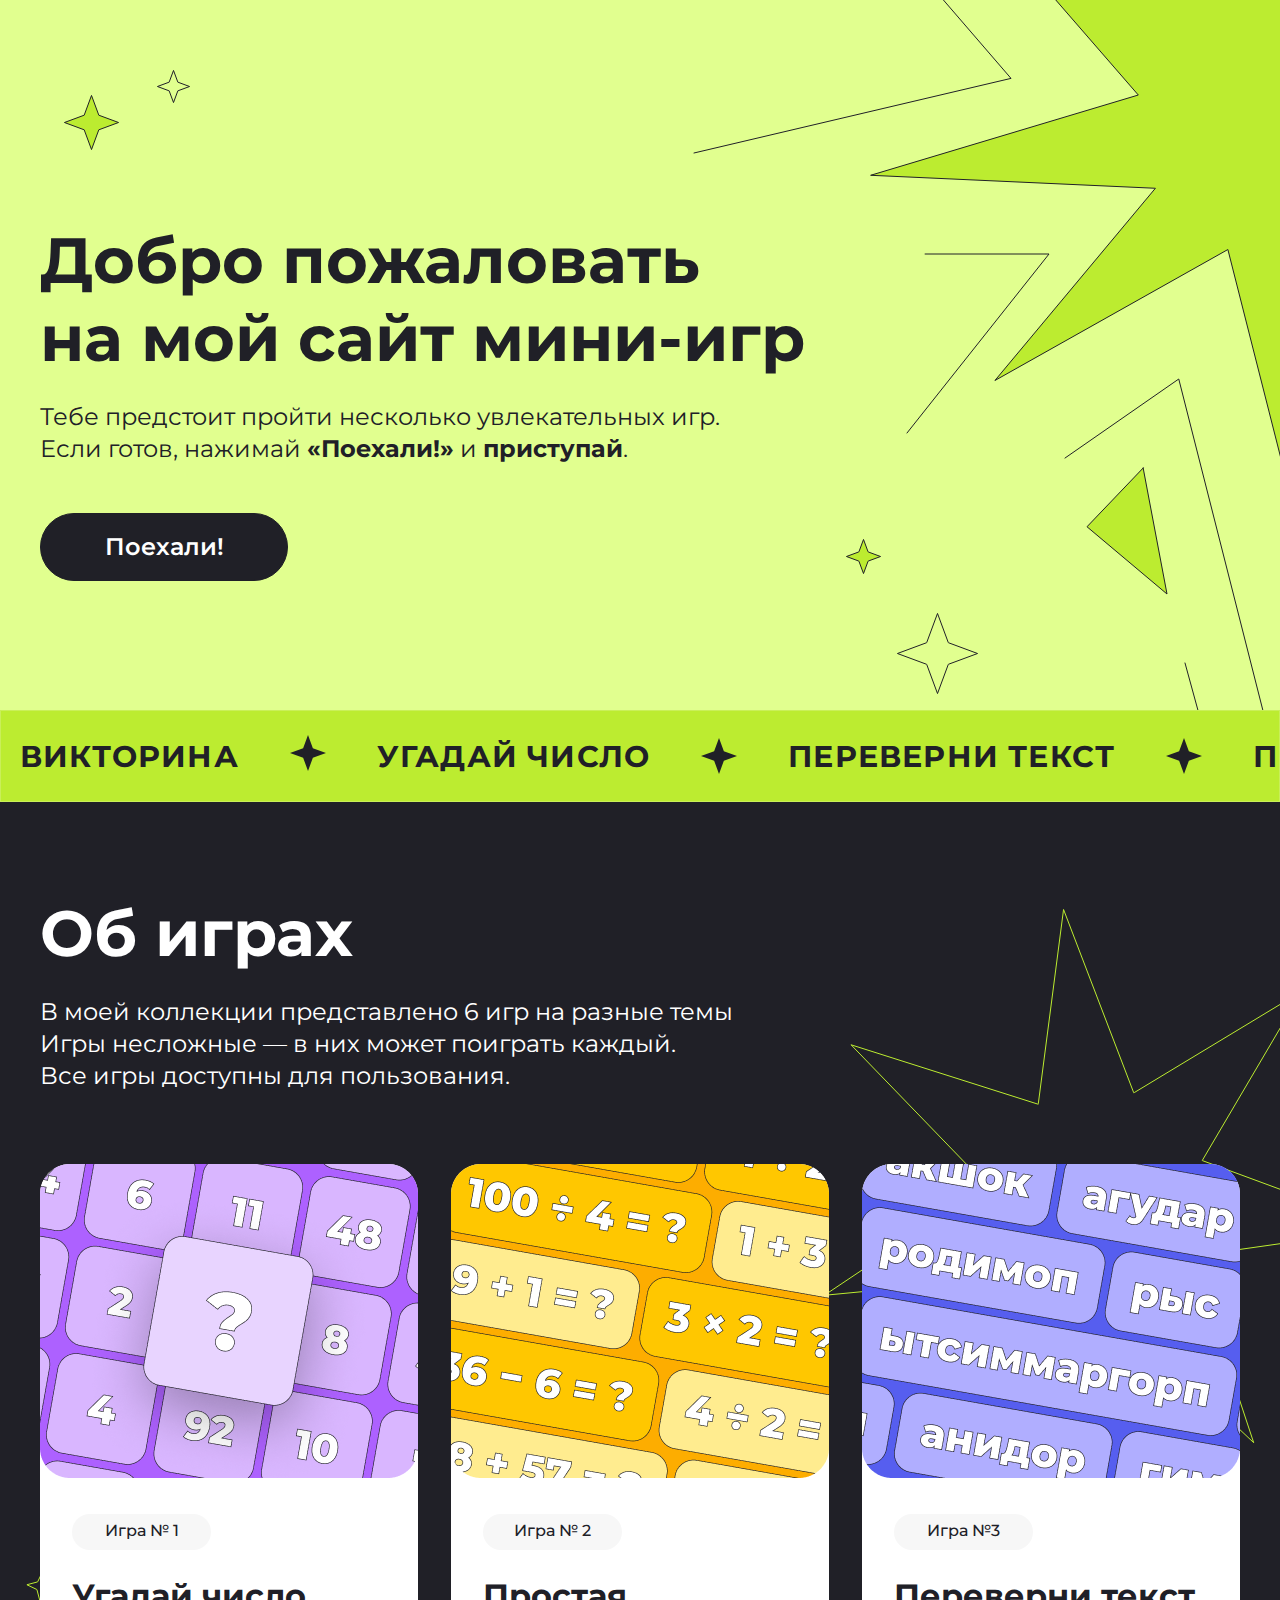
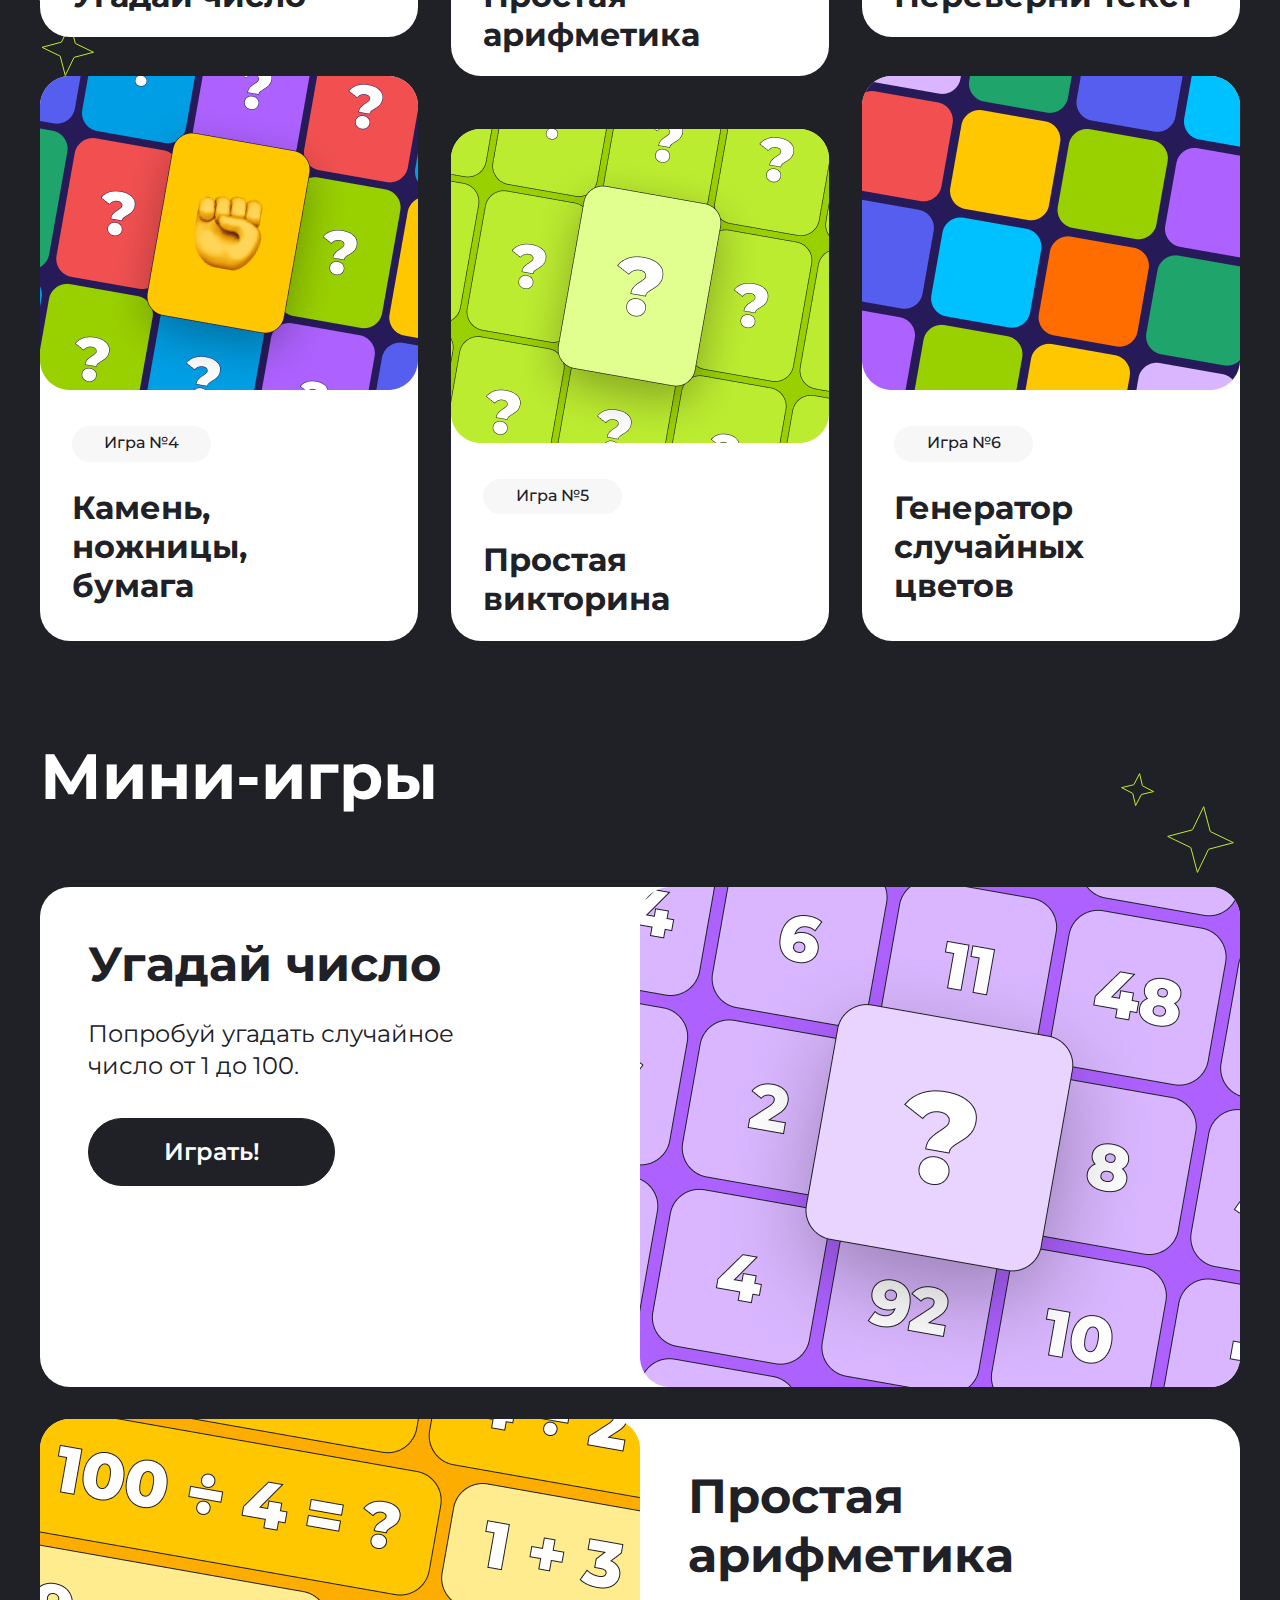
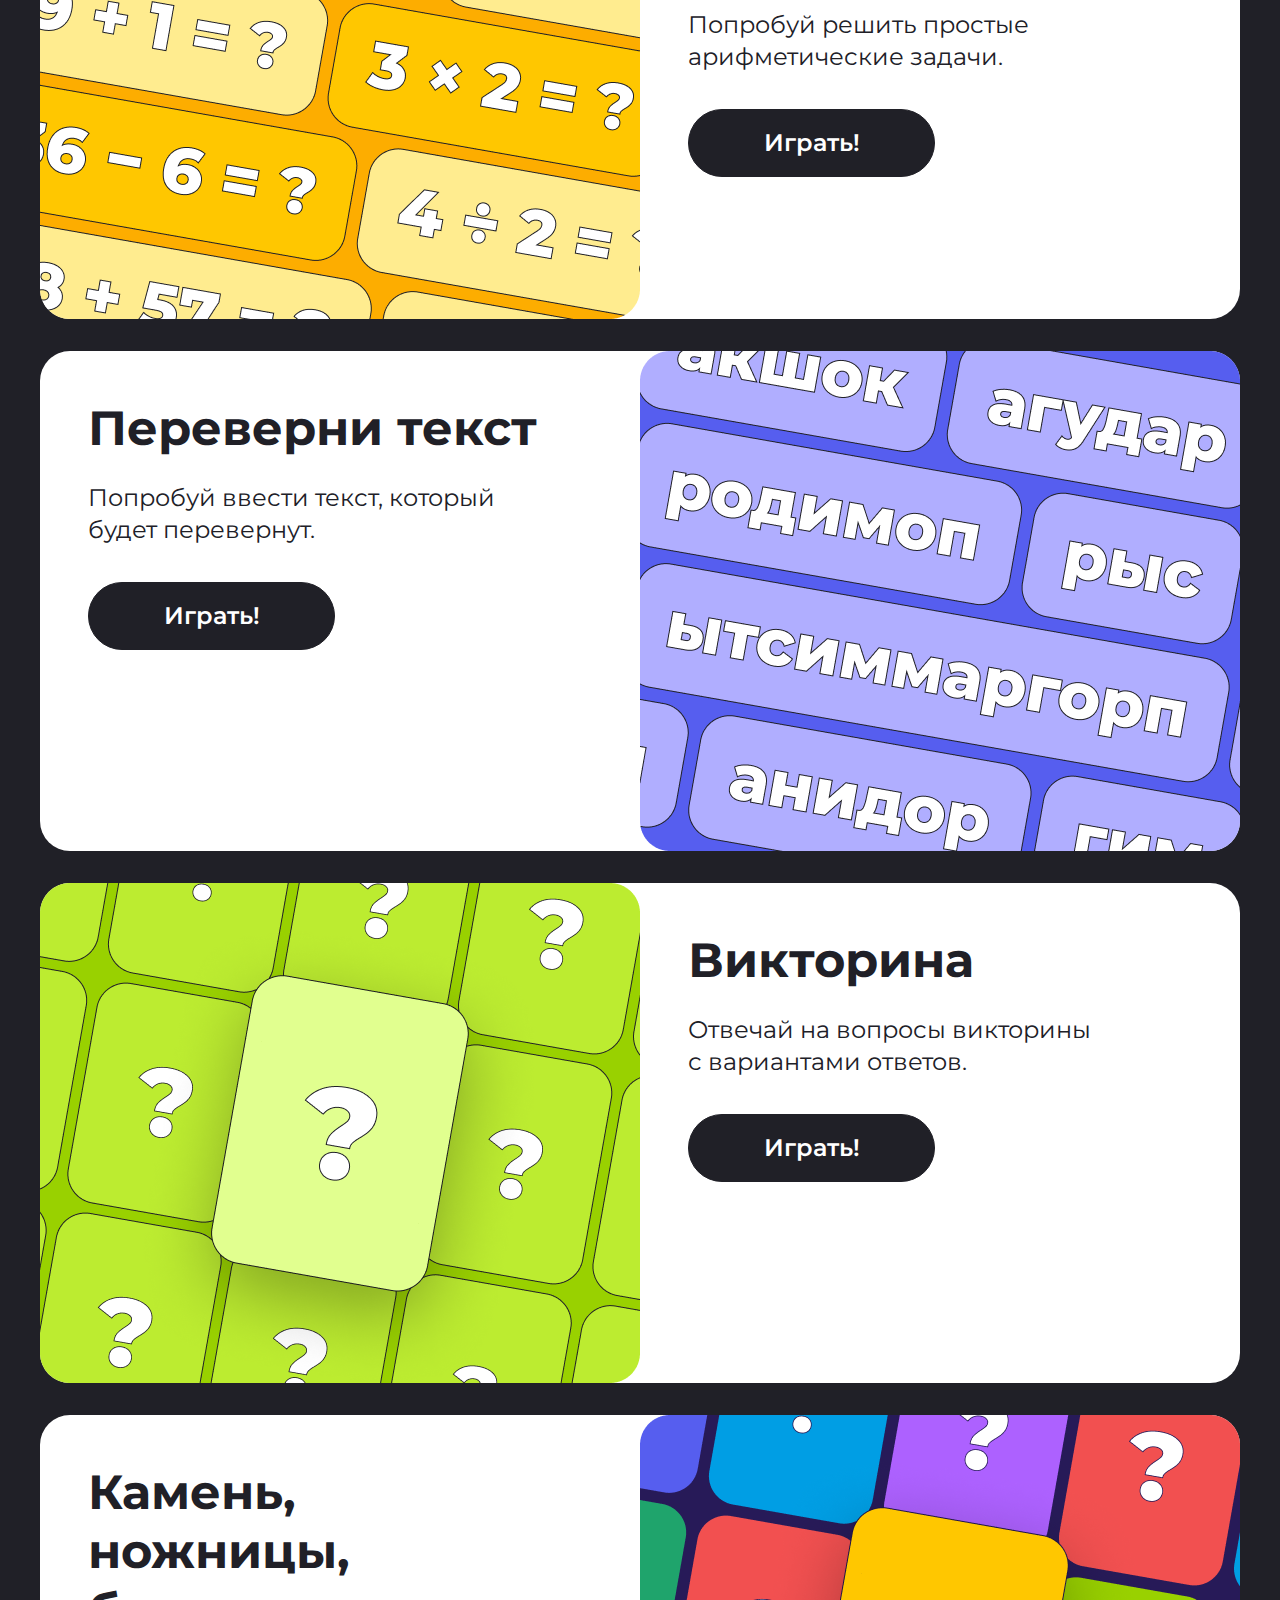
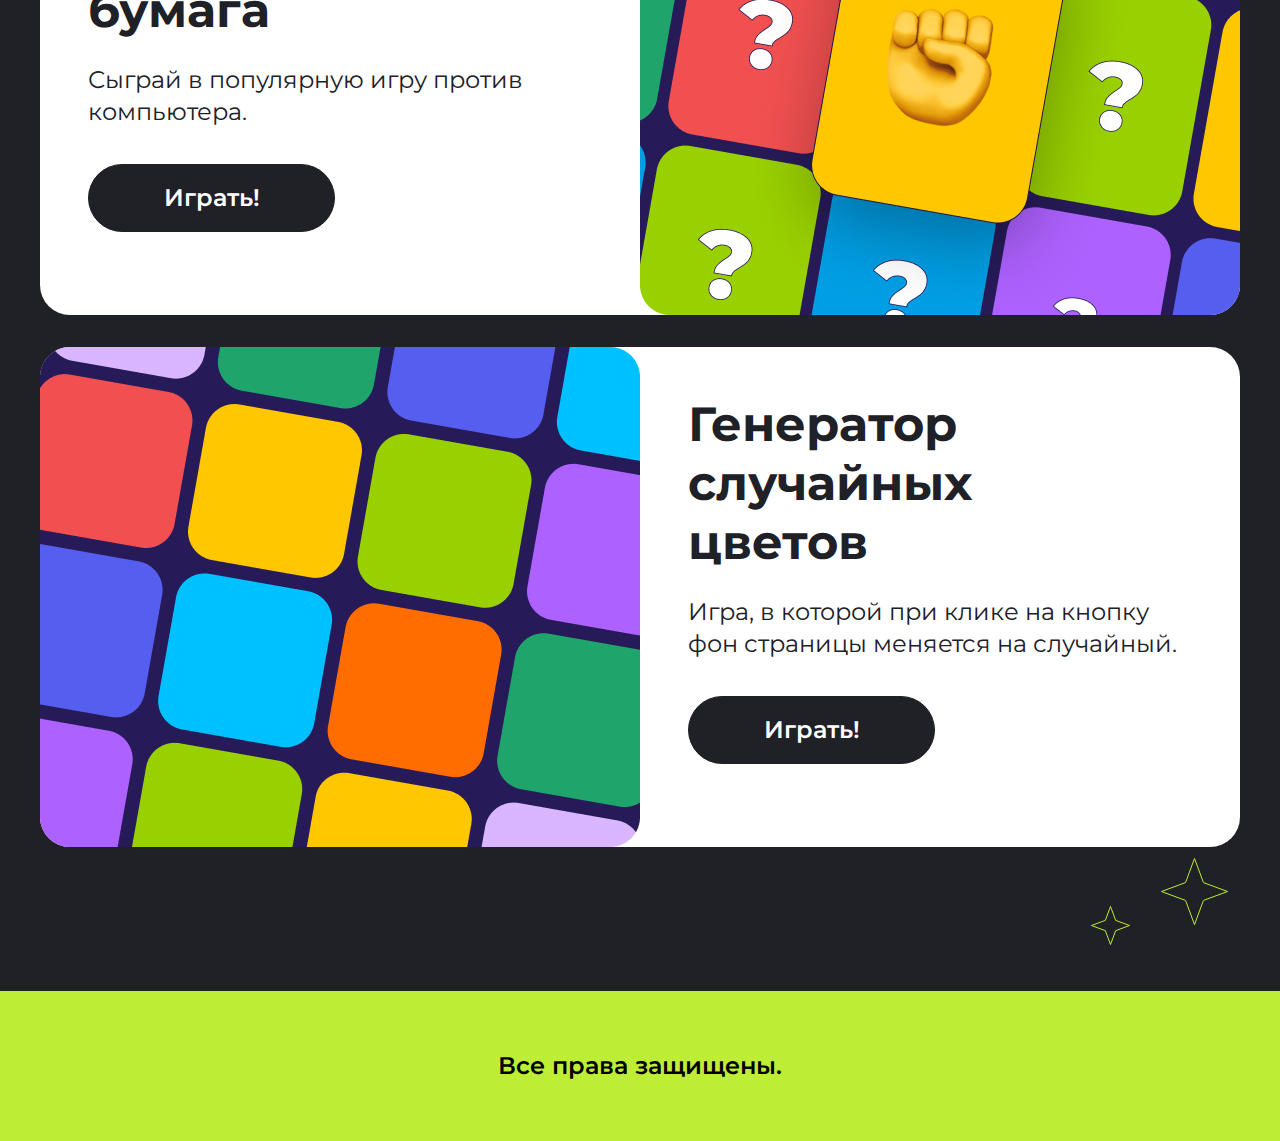
==== commit 04434661: "Merge pull request #3 from Natkn/hw4" ====
--- a/index.html
+++ b/index.html
@@ -27,50 +27,32 @@
             </svg>
             </div>
     </div>
-<div class="header-info">
+<div class="header-info center" >
     <div class="header-heading">Добро пожаловать <br>на мой сайт мини-игр</div>
     <div class="main-box-undertext">Тебе предстоит пройти несколько увлекательных игр. Если готов, нажимай <b>«Поехали!»</b> и <b>приступай</b>.</div>
 <a  href="#about-games" class="header-button" type="submit">Поехали!</a> 
 </div>
     <div class="header-big">
-        <div class="header-big-lines">
-        <div class="header-big-upline"><svg width="319" height="154" viewBox="0 0 319 154" fill="none" xmlns="http://www.w3.org/2000/svg">
-            <path d="M241.793 -10L318 78.3799L1 153" stroke="#202027" stroke-linecap="round"/>
-            </svg>
-            </div>
-            <div class="header-big-midline"><svg width="145" height="181" viewBox="0 0 145 181" fill="none" xmlns="http://www.w3.org/2000/svg">
-                <path d="M19.0824 1H143L1 180" stroke="#202027" stroke-linecap="round"/>
-                </svg>
-                </div>
-                <div class="header-big-dline"><svg width="216" height="420" viewBox="0 0 216 420" fill="none" xmlns="http://www.w3.org/2000/svg">
-        <path d="M1 80.0455L114.76 1L220.882 419" stroke="#202027" stroke-linecap="round"/>
-        </svg>
-        </div>
+        
+        <div class="header-big-lines">  
         <div class="header-big-smallstar"><svg width="37" height="37" viewBox="0 0 37 37" fill="none" xmlns="http://www.w3.org/2000/svg">
             <path d="M18.5 1.44077L23.0278 13.6768L23.1075 13.8925L23.3232 13.9722L35.5592 18.5L23.3232 23.0278L23.1075 23.1075L23.0278 23.3232L18.5 35.5592L13.9722 23.3232L13.8925 23.1075L13.6768 23.0278L1.44077 18.5L13.6768 13.9722L13.8925 13.8925L13.9722 13.6768L18.5 1.44077Z" fill="#BCEC30" stroke="#202027"/>
             </svg>
-            </div>
-            <div class="header-mob"><svg width="160" height="155" viewBox="0 0 160 155" fill="none" xmlns="http://www.w3.org/2000/svg">
-                <path id="Vector" d="M164.226 10.1084C167.072 10.8901 246.284 43.9262 246.284 43.9262L162.242 52.8254L215.335 120.072L140.485 74.1373L132.858 151.995L111.761 70.0034L41.4419 109.004L89.8822 51.7587L3.91711 47.8942L84.7193 23.992L24.6779 -44.2245L109.09 -5.05042L128.408 -80.6362L137.083 -4.88821L213.973 -57.1361L164.226 10.1084Z" fill="#BCEC30" stroke="#202027" stroke-miterlimit="10" stroke-linecap="round"/>
-                </svg>
-                </div>
+        </div>
       <div class="header-big-star"><svg width="83" height="83" viewBox="0 0 83 83" fill="none" xmlns="http://www.w3.org/2000/svg">
             <path d="M41.5 1.44077L52.2398 30.4648L52.3196 30.6804L52.5352 30.7602L81.5592 41.5L52.5352 52.2398L52.3196 52.3196L52.2398 52.5352L41.5 81.5592L30.7602 52.5352L30.6804 52.3196L30.4648 52.2398L1.44077 41.5L30.4648 30.7602L30.6804 30.6804L30.7602 30.4648L41.5 1.44077Z" stroke="#202027"/>
             </svg>
             </div>
-        <div class="header-big-tri"><svg width="82" height="130" viewBox="0 0 82 130" fill="none" xmlns="http://www.w3.org/2000/svg">
-            <path d="M57.1589 2L1 60.7647L81 128L57.1589 2Z" fill="#BCEC30" stroke="#202027" stroke-linecap="round"/>
-            </svg>
-            </div>
-        <div class="header-big-line"><svg width="36" height="126" viewBox="0 0 36 126" fill="none" xmlns="http://www.w3.org/2000/svg">
-            <path d="M1 1L35 125" stroke="#202027" stroke-linecap="round"/>
-            </svg>
-            </div>
-        </div>
-        <div class="header-bigstar"><svg width="413" height="528" viewBox="0 0 413 528" fill="none" xmlns="http://www.w3.org/2000/svg">
-    <path d="M534.682 48.4063C544.111 51.0311 806.516 161.965 806.516 161.965L528.111 191.848L703.994 417.661L456.036 263.413L430.772 524.856L360.884 249.531L127.938 380.493L288.405 188.266L3.62971 175.289L271.303 95.0268L72.404 -134.041L352.036 -2.49627L416.031 -256.31L444.768 -1.95158L699.48 -177.398L534.682 48.4063Z" fill="#BCEC30" stroke="#202027" stroke-miterlimit="10" stroke-linecap="round"/>
-    </svg>
-    </div>
+            <div class="group-stars"><svg width="587" height="798" viewBox="0 0 587 798" fill="none" xmlns="http://www.w3.org/2000/svg">
+                <path d="M241.793 -10L318 78.3799L1 153" stroke="#202027" stroke-linecap="round"/>
+                <path d="M708.682 48.4063C718.111 51.0311 980.516 161.965 980.516 161.965L702.111 191.848L877.994 417.661L630.036 263.413L604.772 524.856L534.884 249.531L301.938 380.493L462.405 188.266L177.63 175.289L445.303 95.0268L246.404 -134.041L526.036 -2.49627L590.031 -256.31L618.768 -1.95158L873.48 -177.398L708.682 48.4063Z" fill="#BCEC30" stroke="#202027" stroke-miterlimit="10" stroke-linecap="round"/>
+                <path d="M232.082 254H356L214 433" stroke="#202027" stroke-linecap="round"/>
+                <path d="M372 458.046L485.76 379L591.882 797" stroke="#202027" stroke-linecap="round"/>
+                <path d="M450.159 468L394 526.765L474 594L450.159 468Z" fill="#BCEC30" stroke="#202027" stroke-linecap="round"/>
+                <path d="M492 663L526 787" stroke="#202027" stroke-linecap="round"/>
+                </svg>
+                </div>
+        
     
     </div>
 </div>
@@ -106,11 +88,11 @@
    </header> 
 
 
-   <main class="main">
+   <main class="main ">
     <div class="main-page" id="about-games">
-<div class="main-box">
-<div    class="main-box-heading">Об играх</div>
-<div class="main-box-under">В моей коллекции представлено 6 игр на разные темы <br> Игры несложные — в них может поиграть каждый.
+<div class="main-box center">
+<div    class="main-box-heading  ">Об играх</div>
+<div class="main-box-under ">В моей коллекции представлено 6 игр на разные темы <br> Игры несложные — в них может поиграть каждый.
    <br>  Все игры доступны для пользования.</div>
 </div>
 
@@ -164,7 +146,7 @@
         <div class="main-games-info">
             <div class="main-games-text">Угадай число</div>
         <div class="main-games-under-text">Попробуй угадать случайное <br>число от 1 до 100.</div>
-        <button class="header-games-button" type="submit">Играть!</button>
+        <button onclick="showTextGame();"class="header-games-button" type="submit">Играть!</button>
     </div></div>
     <div  href="#" class="main-games-card-game game-card">
         <img class="main-box-cart-number-img" src="./img/gamescard2.png" alt="product">
@@ -215,7 +197,7 @@
 
    </main>
 
-
+   <script src="javagame.js"></script>
     
 </body>
 </html>--- a/style.css
+++ b/style.css
@@ -15,13 +15,12 @@
 }
 
 .header-info {
-  position: absolute;
+  position: relative;
   display: flex;
   flex-direction: column;
   flex-wrap: wrap;
   gap: 24px;
-  padding-top: 196px;
-  padding-left: 120px;
+  padding-top: 221px;
 }
 
 .header-heading {
@@ -30,6 +29,7 @@
   font-size: 64px;
   font-weight: 700;
   line-height: 78px;
+  width: 769px;
 }
 
 .main-box-undertext {
@@ -48,7 +48,7 @@
   border: 1px solid #202027;
   background: #202027;
   display: flex;
-  width: 247px;
+  width: 190px;
   padding: 16px 28px;
   justify-content: center;
   color: #FFF;
@@ -70,6 +70,7 @@
 }
 
 .header-stars {
+  position: absolute;
   display: flex;
 }
 
@@ -87,63 +88,21 @@
   padding-left: 63px;
 }
 
-.header-big {
-  display: flex;
-  position: relative;
-}
-
-.header-big-lines {
-  display: flex;
-  justify-content: center;
-}
-
-.header-big-upline {
-  padding-left: 17%;
+.header-big-smallstar {
   position: absolute;
-  display: flex;
-}
-
-.header-big-midline {
+  top: 538px;
+  left: 66%;
+}
+
+.header-big-star {
   position: absolute;
-  display: flex;
-  padding-top: 254px;
-  padding-left: 64%;
-}
-
-.header-big-dline {
-  padding-left: 136%;
+  top: 68%;
+  left: 70%;
+}
+
+.group-stars {
   position: absolute;
-  padding-top: 379px;
-  padding-left: px;
-  display: flex;
-  align-items: flex-end;
-}
-
-.header-big-line {
-  position: absolute;
-  display: flex;
-  padding-top: 660px;
-  padding-left: 148%;
-}
-
-.header-big-smallstar {
-  padding-top: 538px;
-  padding-left: 92%;
-}
-
-.header-big-star {
-  padding-top: 568px;
-  padding-left: 24%;
-}
-
-.header-big-tri {
-  position: absolute;
-  padding-top: 468px;
-  padding-left: 120%;
-}
-
-.header-bigstar {
-  width: 413px;
+  right: 0;
 }
 
 .header-big-mobile {
@@ -151,13 +110,13 @@
 }
 
 .header-box-scroll {
-  padding-left: 19px;
+  position: absolute;
+  top: 710px;
   border: 1px solid rgba(255, 255, 255, 0.2);
   background: #BCEC30;
   -webkit-backdrop-filter: blur(25px);
           backdrop-filter: blur(25px);
   height: 90px;
-  margin-top: 59px;
   color: #202027;
   font-family: Montserrat;
   font-size: 30px;
@@ -172,10 +131,11 @@
   flex-direction: column;
   gap: 51px;
   justify-content: center;
+  padding-left: 19px;
 }
 
 .main {
-  background: url(./img/mainstar.svg) right top 107px no-repeat, url(./img/mainstarsmall.svg) left 25px top 770px no-repeat, url(./img/mainstarbig.svg) left 40px top 822px no-repeat, url(./img/gamessmallstar.svg) right 124px top 1572px no-repeat, url(./img/gamesbigstar.svg) right 45px top 1605px no-repeat, url(./img/0footersmallstar.svg) right 149px top 4890px no-repeat, url(./img/footerbigstar.svg) right 51px top 4846px no-repeat;
+  background: url(./img/mainstar.svg) right top 107px no-repeat, url(./img/mainstarsmall.svg) left 25px top 770px no-repeat, url(./img/mainstarbig.svg) left 40px top 822px no-repeat, url(./img/gamessmallstar.svg) right 124px top 1572px no-repeat, url(./img/gamesbigstar.svg) right 45px top 1605px no-repeat, url(./img/0footersmallstar.svg) right 149px bottom 195px no-repeat, url(./img/footerbigstar.svg) right 51px bottom 215px no-repeat;
 }
 
 .main {
@@ -183,7 +143,6 @@
 }
 
 .main-box {
-  padding-left: 119px;
   padding-top: 94px;
   display: flex;
   flex-direction: column;
@@ -248,6 +207,12 @@
 }
 
 .main-box-text {
+  border-radius: 52.582px;
+  background: #F7F7F7;
+  width: 107px;
+  padding: 8px 16px 10px 16px;
+  display: flex;
+  justify-content: center;
   color: #202027;
   font-family: Montserrat;
   font-size: 16px;
@@ -277,11 +242,6 @@
 .main-box-cart-vic {
   display: block;
   align-self: end;
-}
-
-.main-box-cart-rock,
-.main-box-cart-gen {
-  height: 551px;
 }
 
 a {
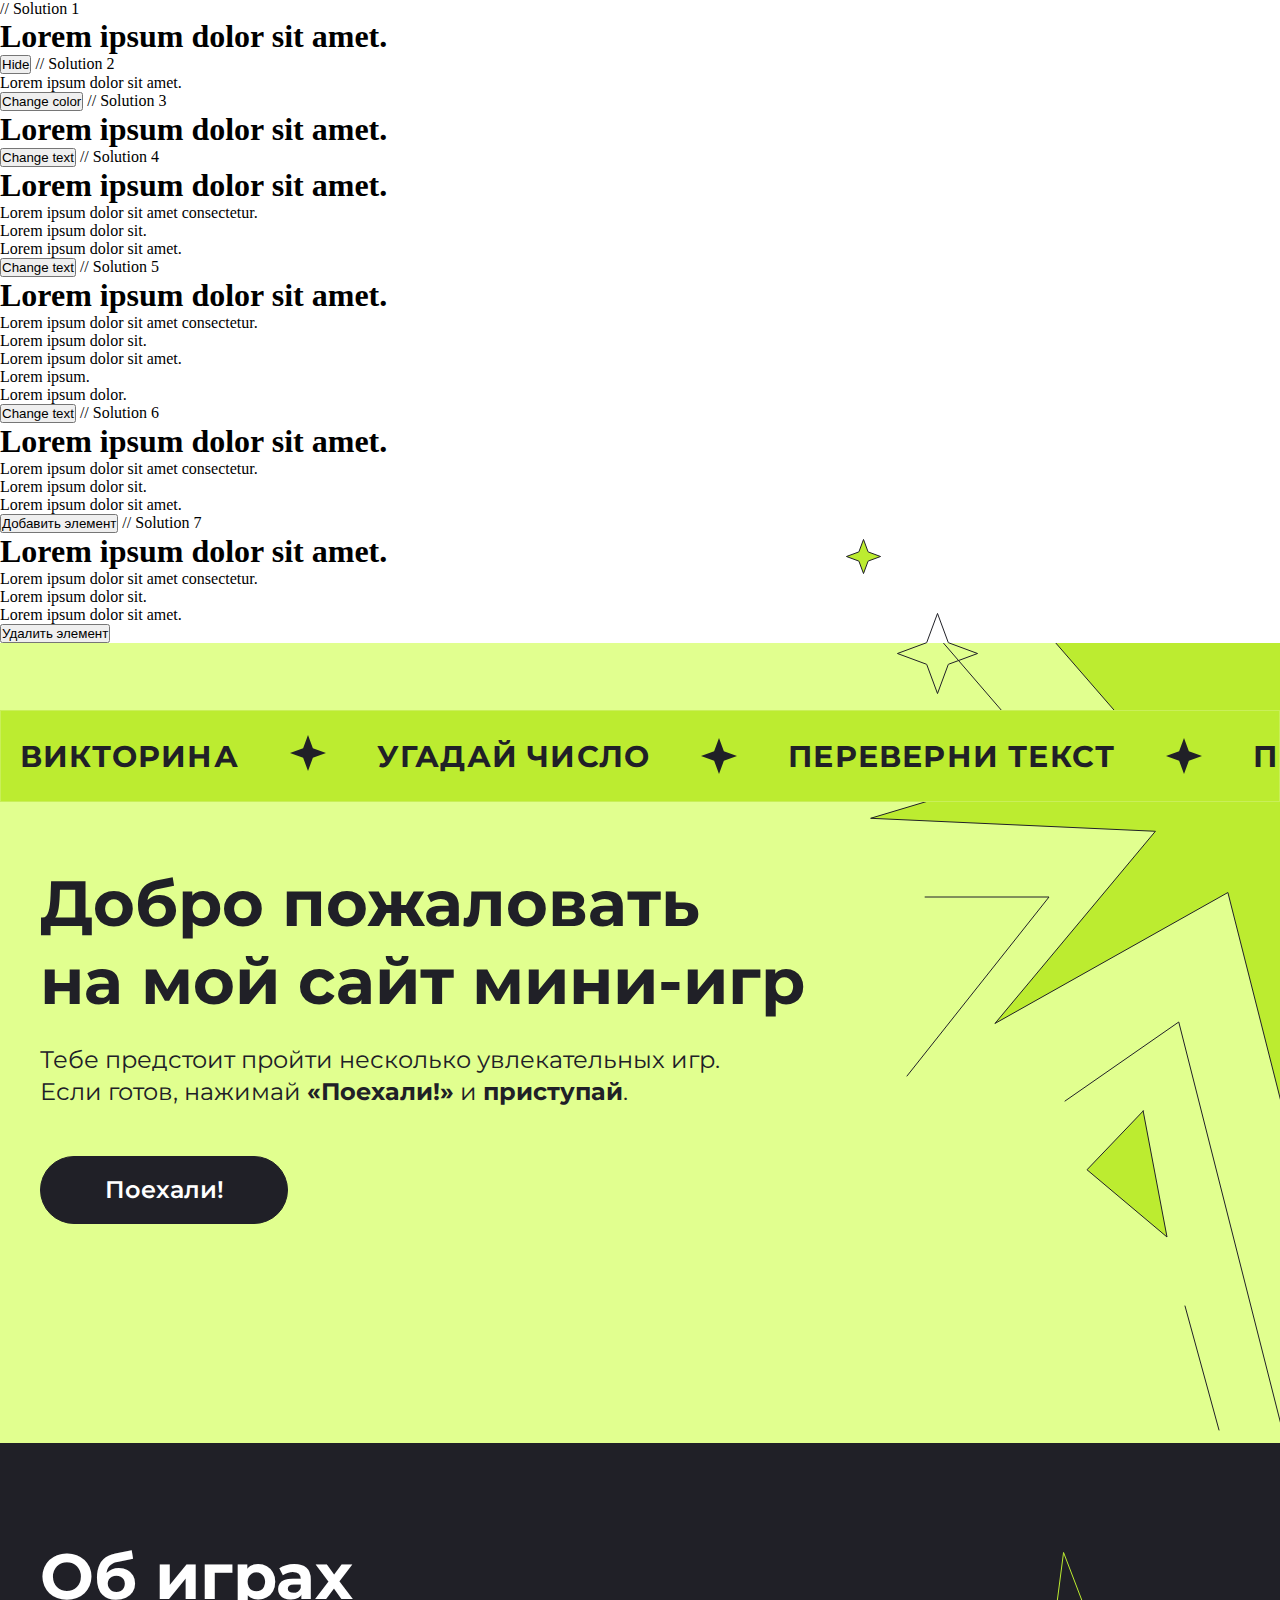
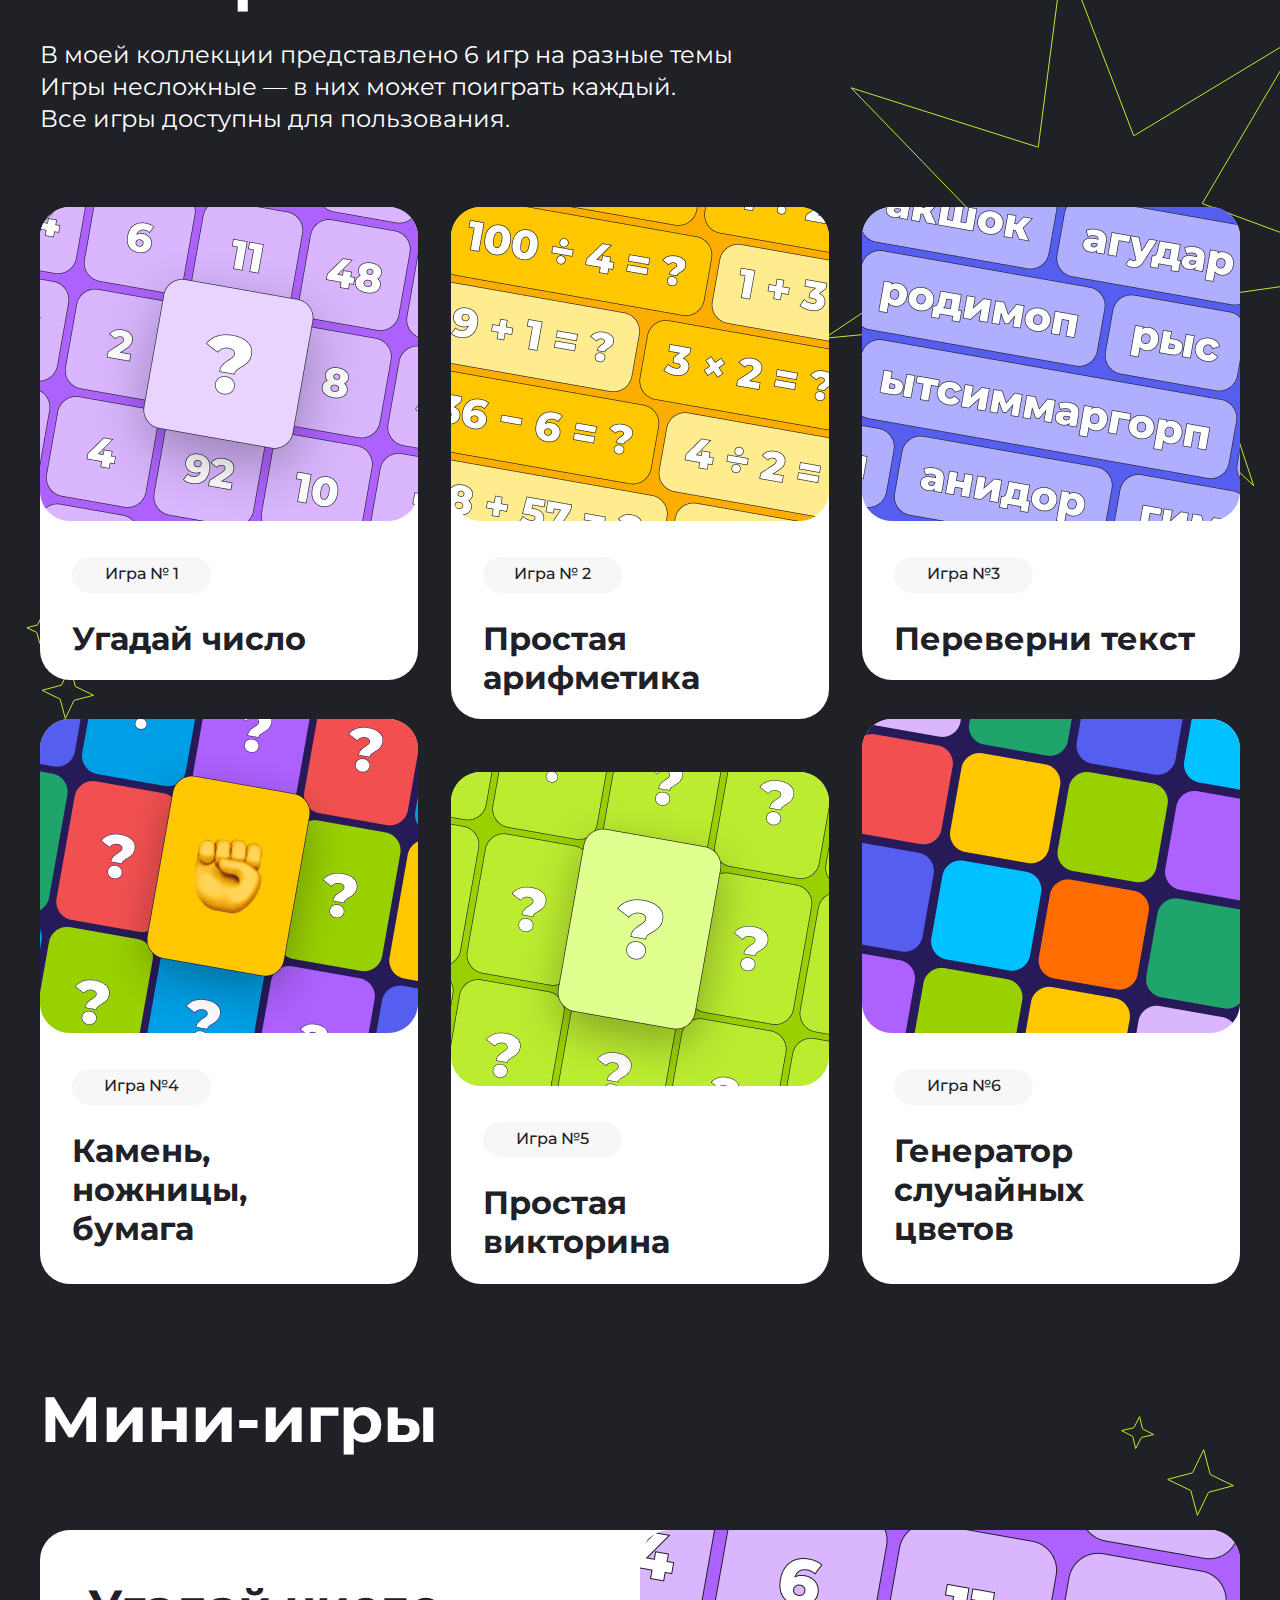
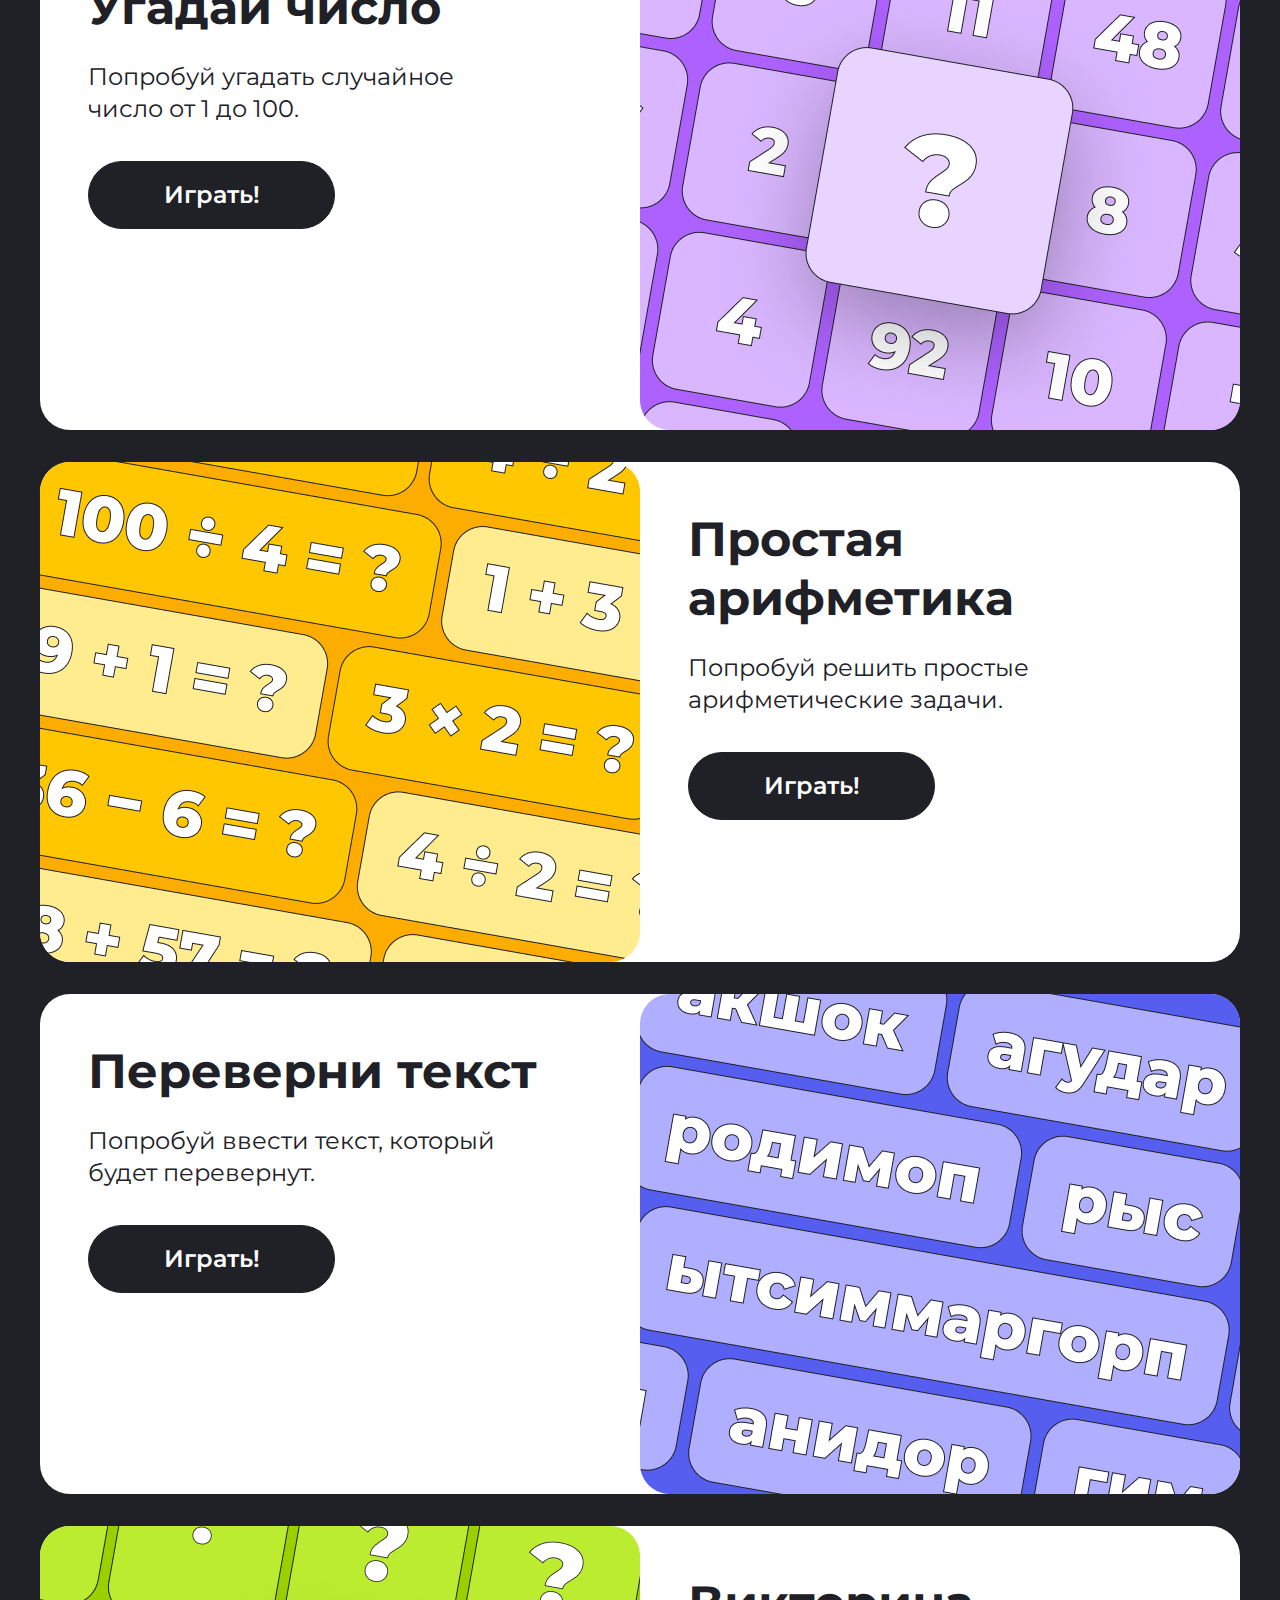
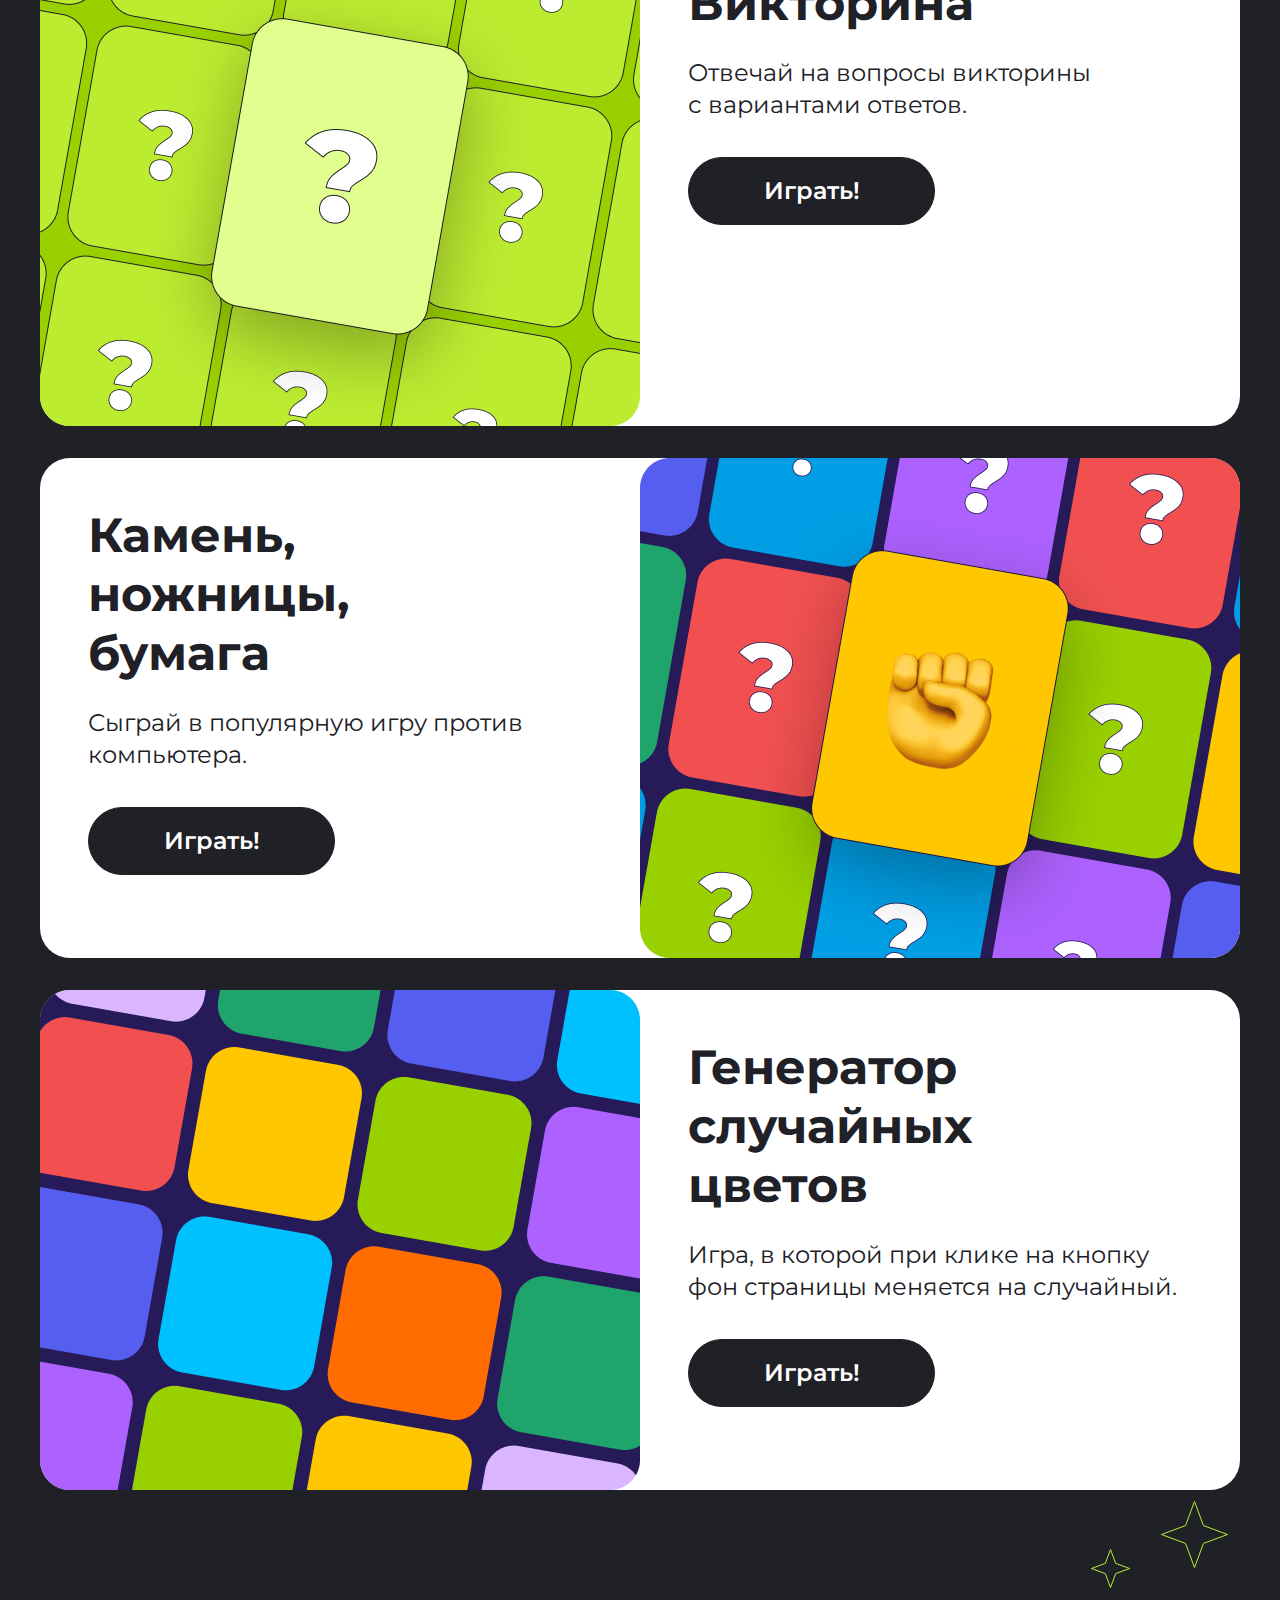
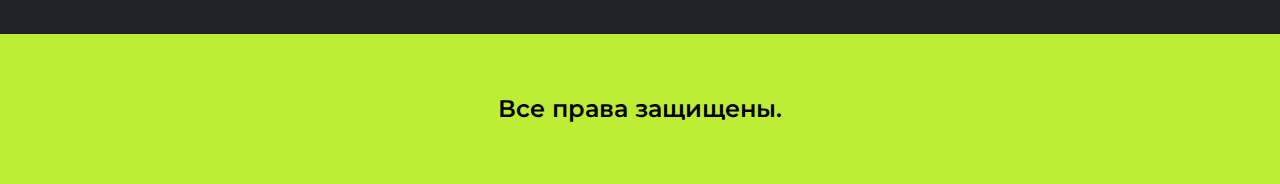
==== commit 13076c5f: "Merge branch 'main' into hw8" ====
--- a/index.html
+++ b/index.html
@@ -3,6 +3,202 @@
 <head>
     <meta charset="UTF-8">
     <meta name="viewport" content="width=device-width, initial-scale=1.0">
+
+    <title>Document</title>
+</head>
+<body>
+
+
+    // Solution 1
+
+
+<h1 id="myHeader">Lorem ipsum dolor sit amet.</h1>
+<button id="myButton">Hide</button>
+        
+<script>
+    
+    const header = document.querySelector('#myHeader');
+    const button = document.querySelector('#myButton');
+        
+    button.addEventListener('click', () => {
+  
+if (header.style.display === 'none') {
+        header.style.display = 'block'; 
+        button.textContent = 'Hide'; 
+ } else {
+         header.style.display = 'none'; 
+         button.textContent = 'Show'; 
+ }
+
+ });
+ </script>
+
+
+
+// Solution 2
+
+
+<p class="text">Lorem ipsum dolor sit amet.</p>
+    <button class ="myButton">Change color</button>
+            
+    <script>
+         const textEl = document.querySelector(`.text`);
+         const  myButtonEl = document.querySelector(`.myButton`);
+       
+
+
+
+         myButtonEl.addEventListener('click', () => {
+
+      if (textEl.style.color === 'blue') {
+        textEl.style.color = 'black';
+        myButtonEl.textContent = 'Change color';
+      } else {
+        textEl.style.color = 'blue';
+      }
+      
+    });
+
+</script>
+
+
+
+// Solution 3
+
+
+<h1 class="text">Lorem ipsum dolor sit amet.</h1>
+<button class ="myButton">Change text</button>
+        
+<script>
+
+const textEl = document.querySelector(`.text`);
+const myButtonEl = document.querySelector(`.myButton`);
+
+
+
+myButtonEl.addEventListener(`click`, () =>{
+
+if ( textEl) {
+textEl.textContent= 'Привет, мир!';
+} 
+
+});
+</script>
+
+
+
+
+// Solution 4
+
+<h1 class="text">Lorem ipsum dolor sit amet.</h1>
+    <p class="description">Lorem ipsum dolor sit amet consectetur.</p>
+    <p class="description">Lorem ipsum dolor sit.</p>
+    <p class="description">Lorem ipsum dolor sit amet.</p>
+    <button class ="myButton">Change text</button>
+            
+    <script>
+
+const textEl = document.querySelector(`.text`);
+const myButtonEl = document.querySelector(`.myButton`);
+const allDescriptions = document.querySelectorAll('.description');
+
+
+ 
+myButtonEl.addEventListener(`click`, () =>{
+
+    allDescriptions.forEach(description => {
+        description.textContent = 'Измененный текст';
+    })
+    
+});
+    </script>
+
+
+
+
+// Solution 5
+
+<h1 class="text">Lorem ipsum dolor sit amet.</h1>
+<p class="description">Lorem ipsum dolor sit amet consectetur.</p>
+<p class="paragraph">Lorem ipsum dolor sit.</p>
+<p class="description">Lorem ipsum dolor sit amet.</p>
+<p class="description">Lorem ipsum.</p>
+<p class="underText">Lorem ipsum dolor.</p>
+<button class ="myButton">Change text</button>
+        
+<script>
+
+const textEl = document.querySelector(`.text`);
+const myButtonEl = document.querySelector(`.myButton`);
+const allDescriptions = document.querySelectorAll('.description');
+
+
+
+myButtonEl.addEventListener(`click`, () =>{
+
+allDescriptions.forEach(description => {
+    description.textContent = 'Новый текст';
+})
+
+});
+</script>
+
+
+
+
+
+// Solution 6
+
+
+<h1 class="text">Lorem ipsum dolor sit amet.</h1>
+<p class="description">Lorem ipsum dolor sit amet consectetur.</p>
+<p class="description">Lorem ipsum dolor sit.</p>
+<p class="description">Lorem ipsum dolor sit amet.</p>
+<button class ="myButton">Добавить элемент</button>
+        
+<script>
+
+const myButtonEl = document.querySelector(`.myButton`);
+const allDescriptions = document.querySelectorAll('.description');
+const newDiv = document.createElement('div');
+
+newDiv.textContent = 'Новый абзац';
+
+
+
+myButtonEl.addEventListener(`click`, () =>{
+
+document.body.appendChild(newDiv);
+});
+</script>
+
+
+
+
+// Solution 7
+
+
+<h1 class="text">Lorem ipsum dolor sit amet.</h1>
+<p class="description">Lorem ipsum dolor sit amet consectetur.</p>
+<p class="paragraph">Lorem ipsum dolor sit.</p>
+<p class="description">Lorem ipsum dolor sit amet.</p>
+<button class ="myButton">Удалить элемент</button>
+
+<script>
+
+
+    const myButtonEl = document.querySelector(`.myButton`);
+    
+
+    myButtonEl.addEventListener(`click`, () =>{
+    
+        const paragraph = document.querySelector('.description');
+        paragraph.firstChild.remove()
+        }
+    );
+</script>
+     
+
     <title>Games</title>
 
     <link rel="preconnect" href="https://fonts.googleapis.com">
@@ -153,28 +349,28 @@
         <div class="main-games-info">
         <div class="main-games-text">Простая <br> арифметика</div>
     <div class="main-games-under-text">Попробуй решить простые арифметические задачи.</div>
-    <button class="header-games-button" type="submit">Играть!</button>
+    <button onclick="showManyGames();" class="header-games-button" type="submit">Играть!</button>
     </div></div>
     <div  href="#" class="main-games-card-text game-card">
         <img class="main-box-cart-number-img" src="./img/gamescard.png" alt="product">
         <div class="main-games-info">
              <div class="main-games-text">Переверни текст</div>
     <div class="main-games-under-text text-mob">Попробуй ввести текст, который <br>будет перевернут.</div>
-    <button class="header-games-button" type="submit">Играть!</button>
+    <button  onclick="showText();" class="header-games-button" type="submit">Играть!</button>
     </div></div>
     <div href="#" class="main-games-card-rock game-card">
         <img class="main-box-cart-number-img" src="./img/gamescard4.png" alt="product">
         <div class="main-games-info">
              <div class="main-games-text ">Викторина</div>
     <div class="main-games-under-text text-vicmob">Отвечай на вопросы викторины <br>с вариантами ответов.</div>
-    <button class="header-games-button" type="submit">Играть!</button>
+    <button onclick="showAnswer();" class="header-games-button" type="submit">Играть!</button>
     </div></div>
     <div href="#" class="main-games-card-vic game-card">
         <img class="main-box-cart-number-img" src="./img/gamescard5.png" alt="product">
         <div class="main-games-info"> 
             <div class="main-games-text">Камень, <br>ножницы,<br>бумага</div>
     <div class="main-games-under-text">Сыграй в популярную игру против компьютера.</div>
-    <button class="header-games-button" type="submit">Играть!</button>
+    <button  onclick="showGameAnswer();"  class="header-games-button" type="submit">Играть!</button>
     </div></div>
     <div href="#" class="main-games-card-gen game-card">
         <img class="main-box-cart-number-img" src="./img/gamescard6.png" alt="product">
@@ -198,6 +394,11 @@
    </main>
 
    <script src="javagame.js"></script>
-    
+   <script src="javagame2.js"></script>
+   <script src="javagame3.js"></script>
+   <script src="javagame4.js"></script>
+   <script src="javagame5.js"></script>
+    
+
 </body>
 </html>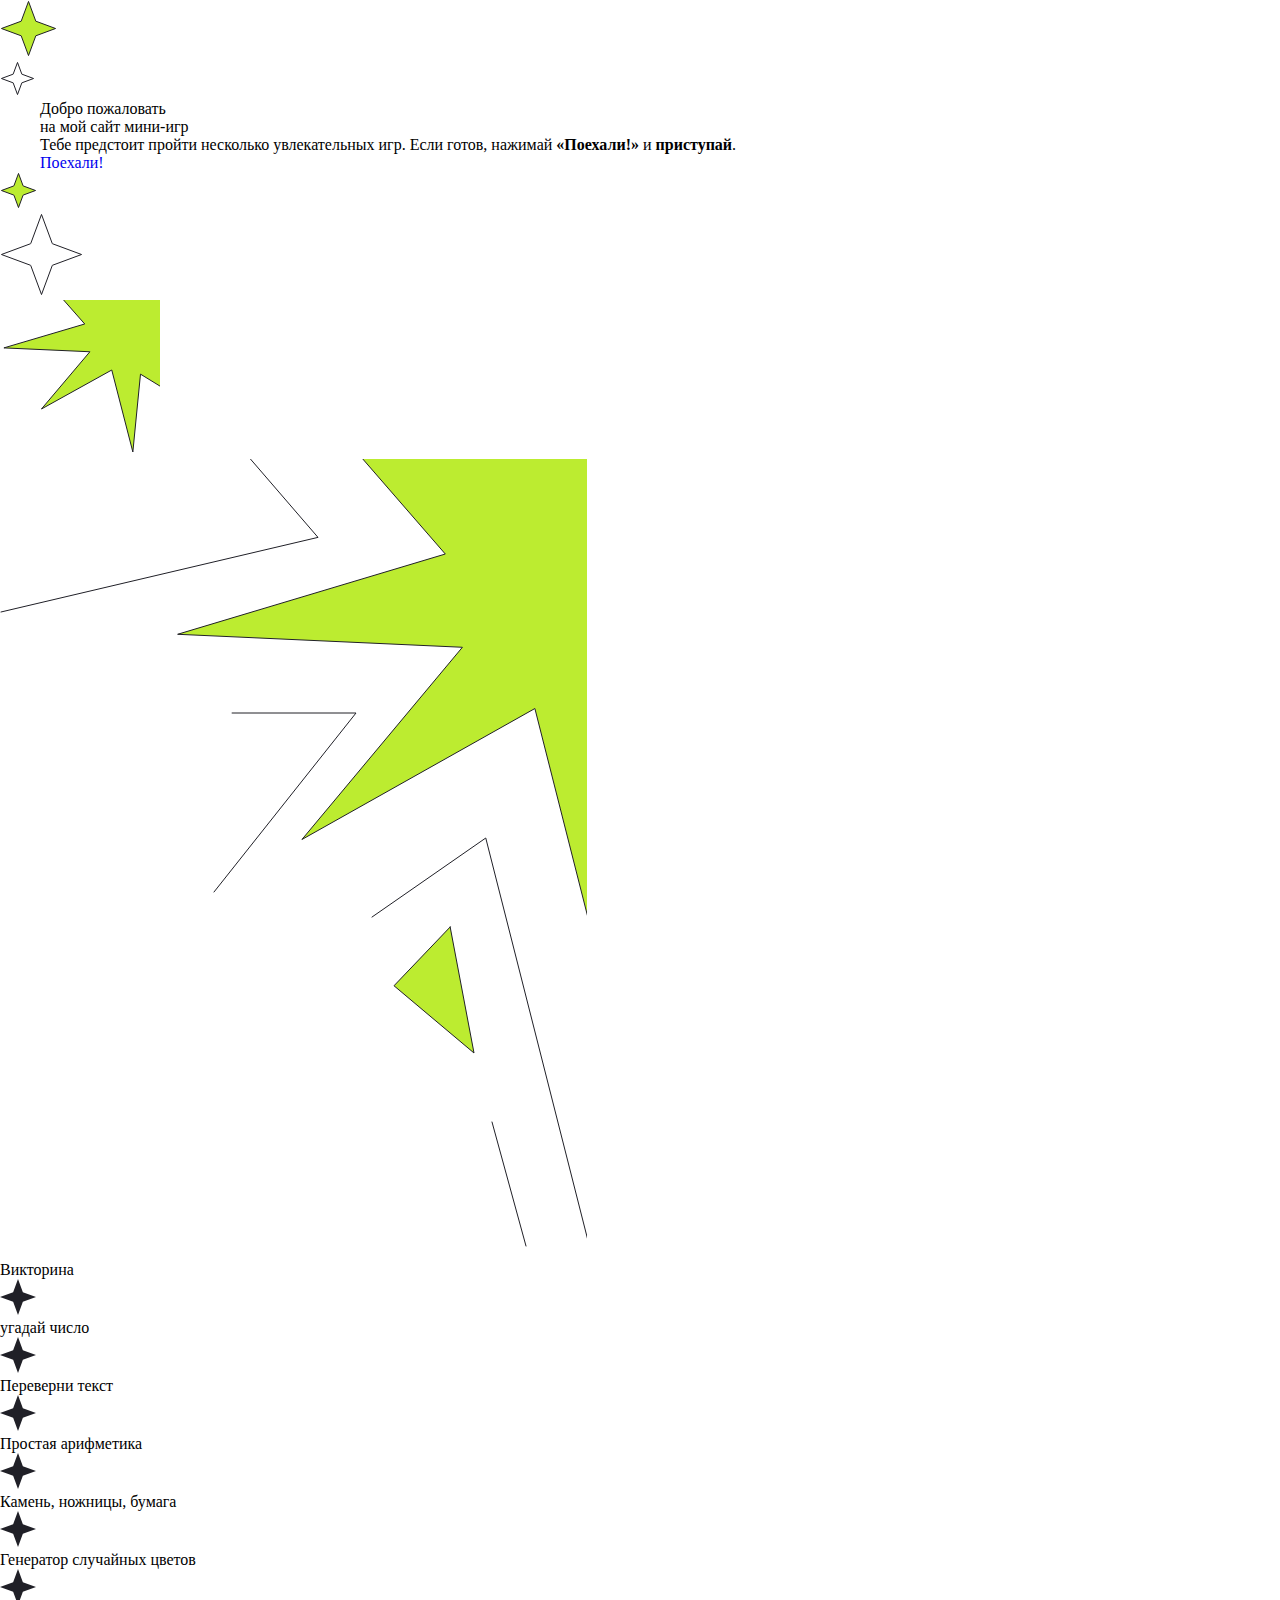
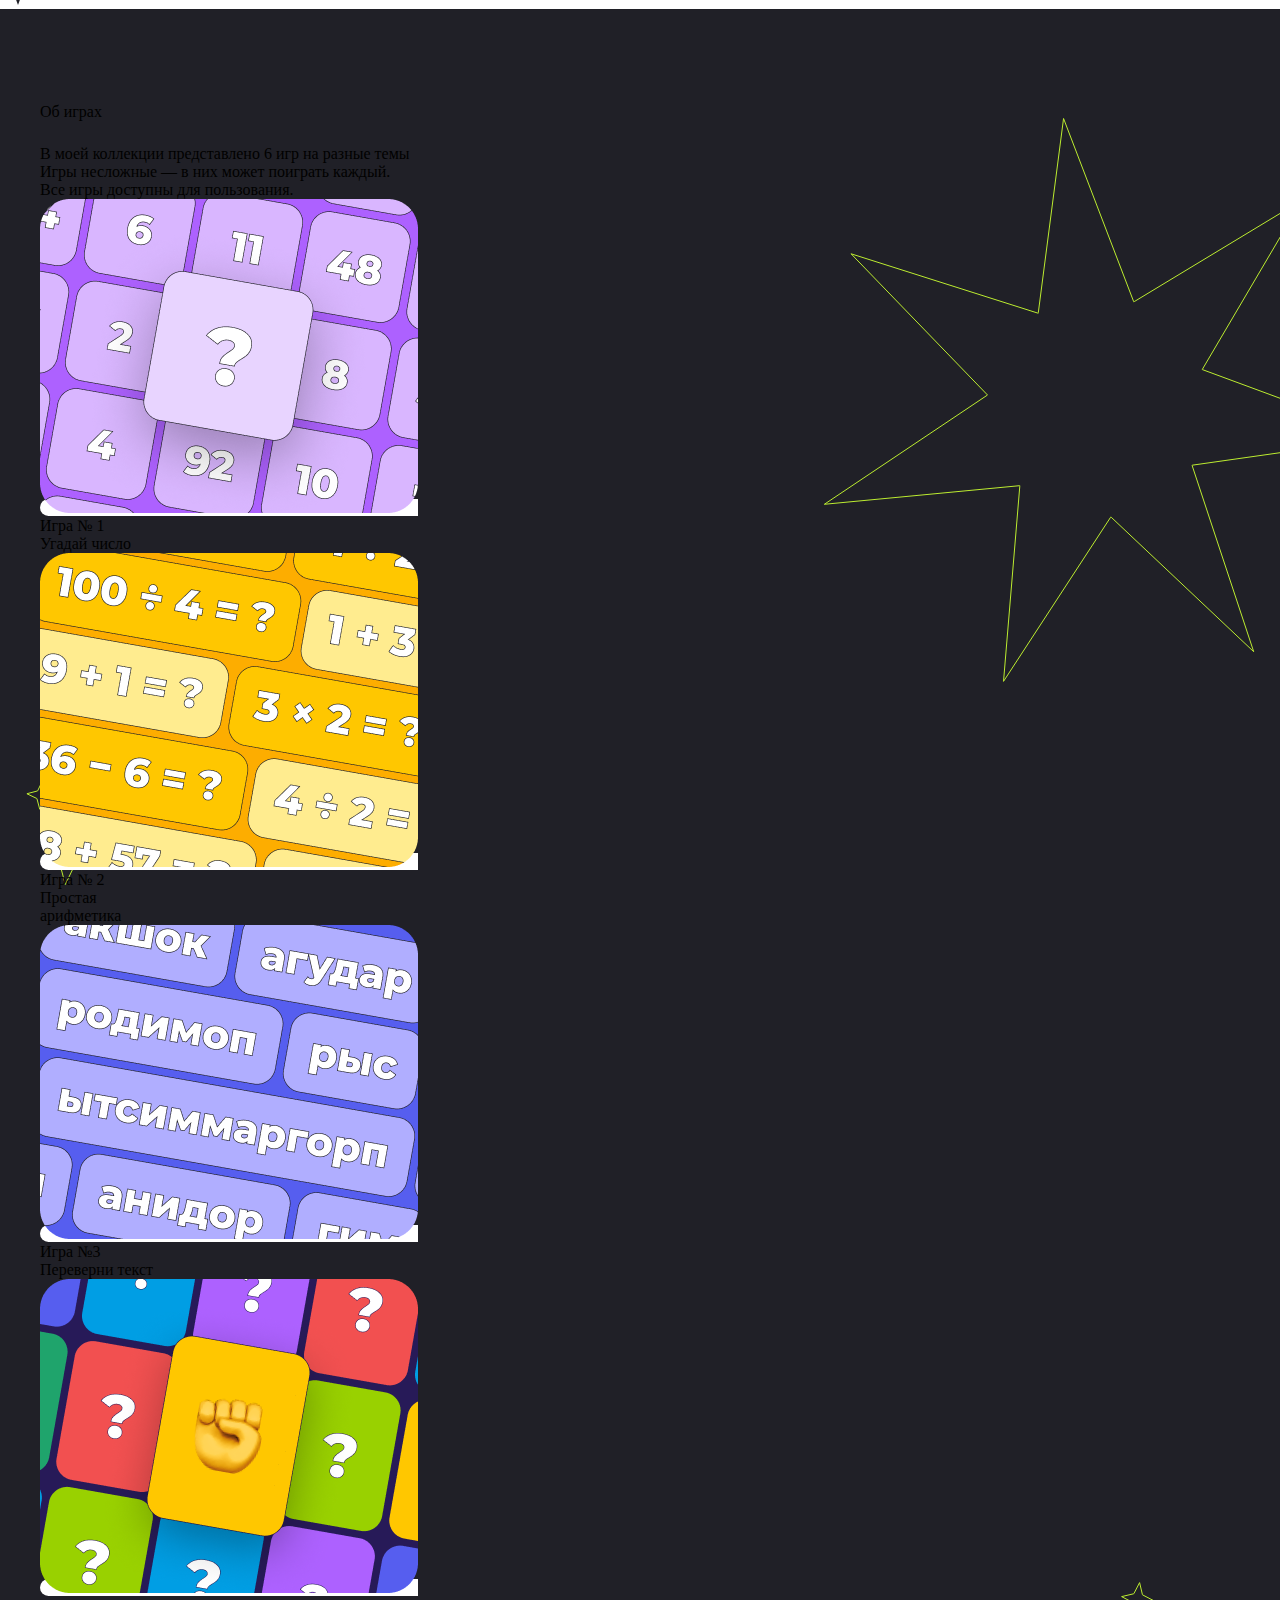
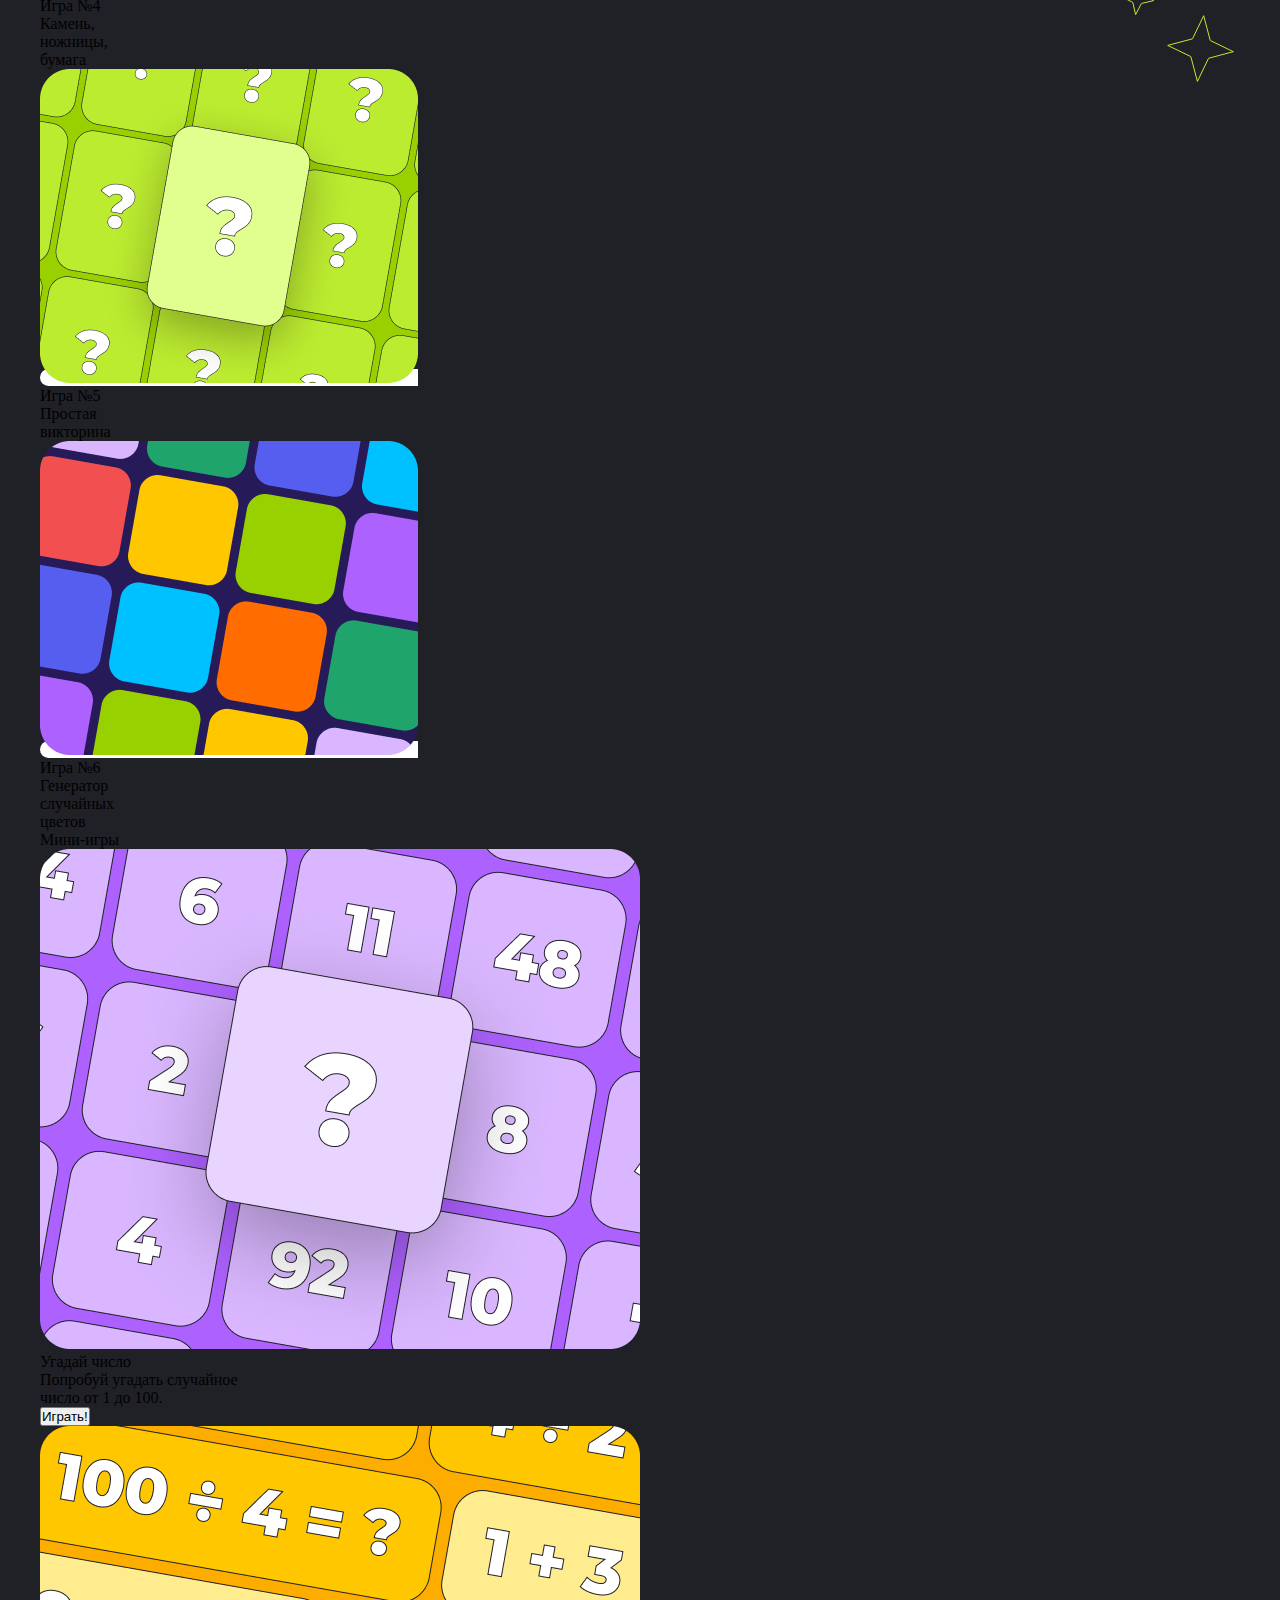
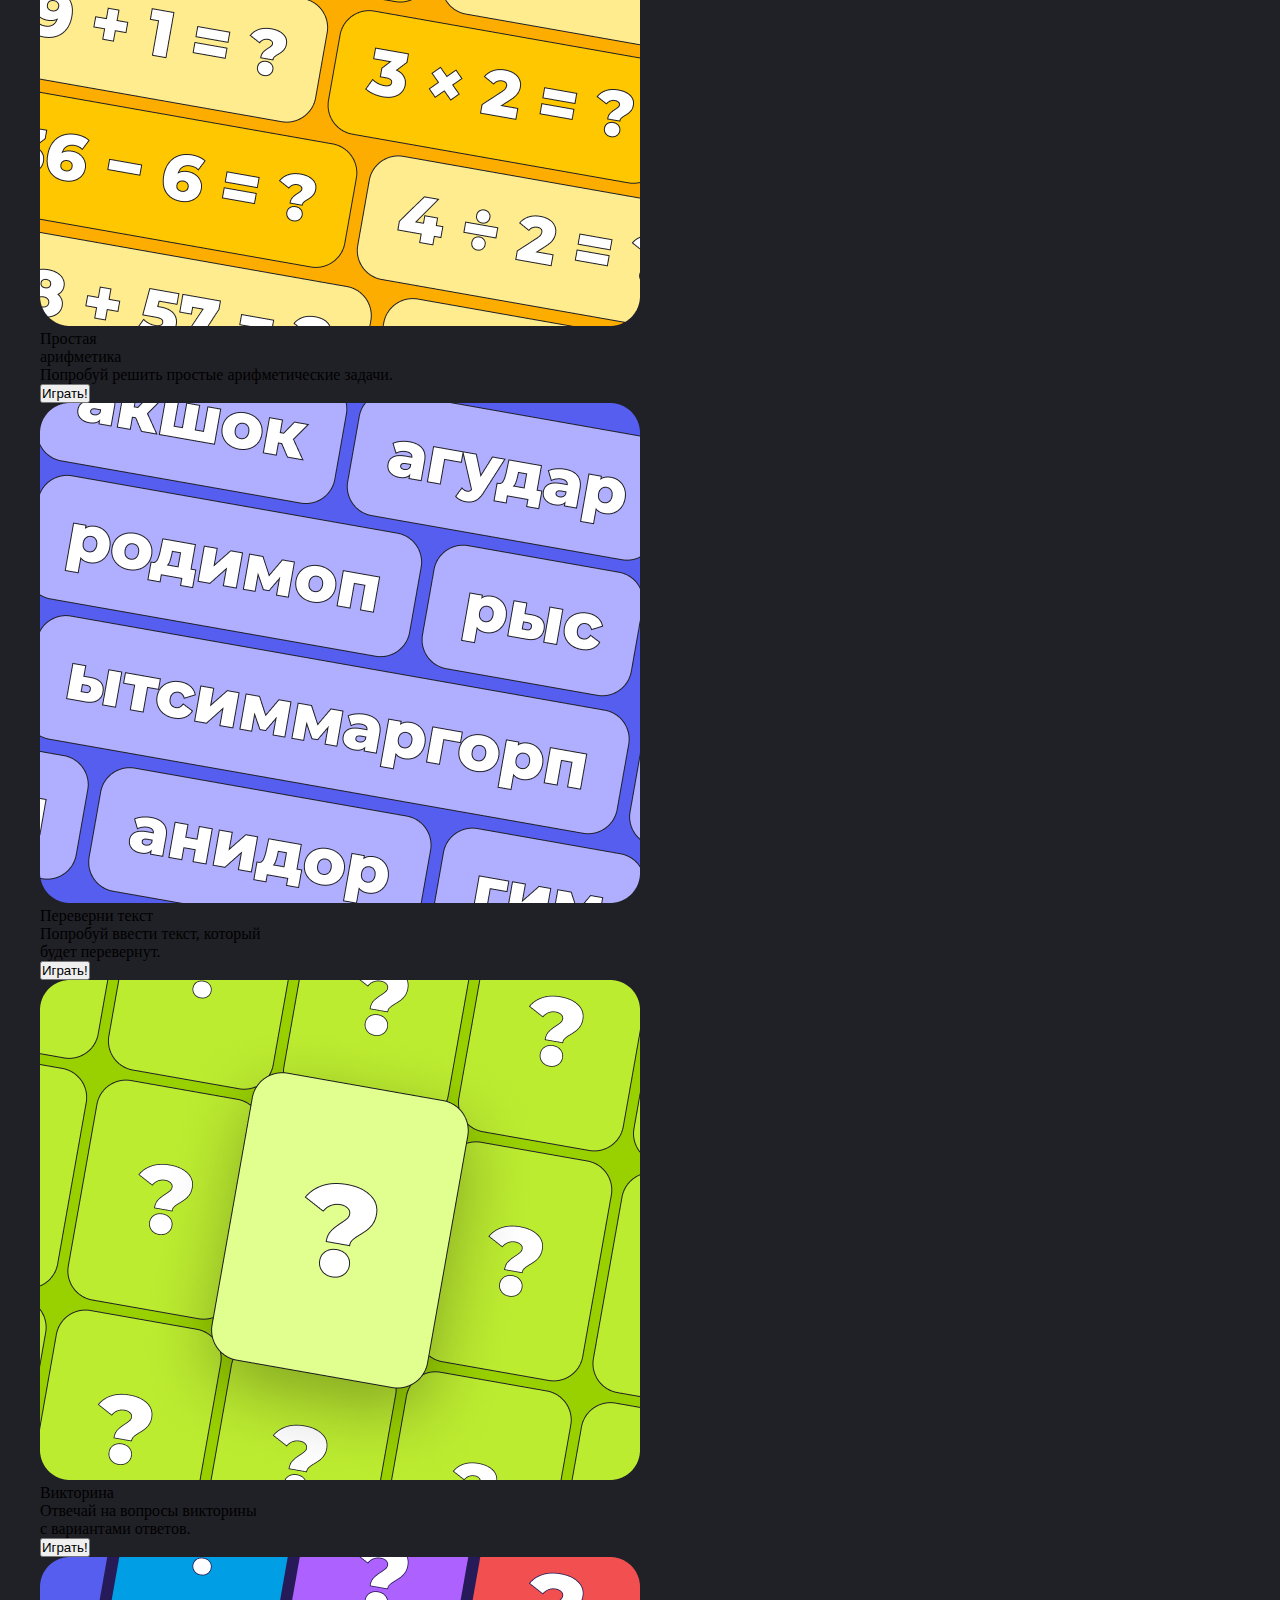
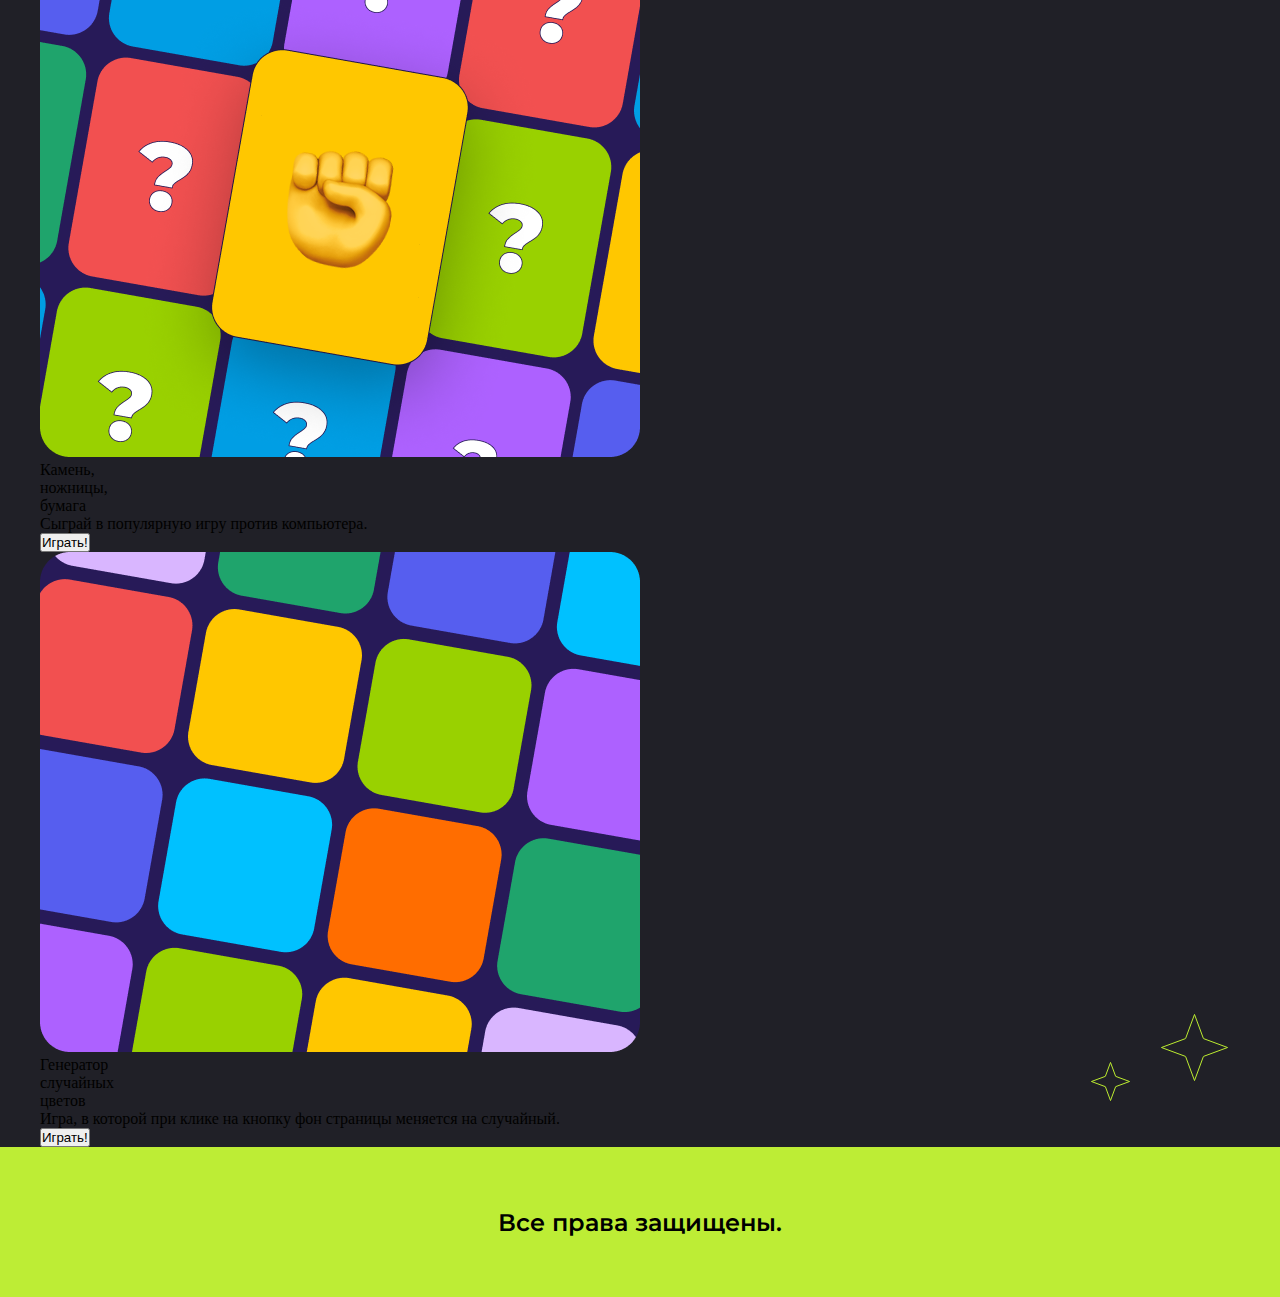
==== commit 7fe99063: "final changes" ====
--- a/index.html
+++ b/index.html
@@ -3,202 +3,6 @@
 <head>
     <meta charset="UTF-8">
     <meta name="viewport" content="width=device-width, initial-scale=1.0">
-
-    <title>Document</title>
-</head>
-<body>
-
-
-    // Solution 1
-
-
-<h1 id="myHeader">Lorem ipsum dolor sit amet.</h1>
-<button id="myButton">Hide</button>
-        
-<script>
-    
-    const header = document.querySelector('#myHeader');
-    const button = document.querySelector('#myButton');
-        
-    button.addEventListener('click', () => {
-  
-if (header.style.display === 'none') {
-        header.style.display = 'block'; 
-        button.textContent = 'Hide'; 
- } else {
-         header.style.display = 'none'; 
-         button.textContent = 'Show'; 
- }
-
- });
- </script>
-
-
-
-// Solution 2
-
-
-<p class="text">Lorem ipsum dolor sit amet.</p>
-    <button class ="myButton">Change color</button>
-            
-    <script>
-         const textEl = document.querySelector(`.text`);
-         const  myButtonEl = document.querySelector(`.myButton`);
-       
-
-
-
-         myButtonEl.addEventListener('click', () => {
-
-      if (textEl.style.color === 'blue') {
-        textEl.style.color = 'black';
-        myButtonEl.textContent = 'Change color';
-      } else {
-        textEl.style.color = 'blue';
-      }
-      
-    });
-
-</script>
-
-
-
-// Solution 3
-
-
-<h1 class="text">Lorem ipsum dolor sit amet.</h1>
-<button class ="myButton">Change text</button>
-        
-<script>
-
-const textEl = document.querySelector(`.text`);
-const myButtonEl = document.querySelector(`.myButton`);
-
-
-
-myButtonEl.addEventListener(`click`, () =>{
-
-if ( textEl) {
-textEl.textContent= 'Привет, мир!';
-} 
-
-});
-</script>
-
-
-
-
-// Solution 4
-
-<h1 class="text">Lorem ipsum dolor sit amet.</h1>
-    <p class="description">Lorem ipsum dolor sit amet consectetur.</p>
-    <p class="description">Lorem ipsum dolor sit.</p>
-    <p class="description">Lorem ipsum dolor sit amet.</p>
-    <button class ="myButton">Change text</button>
-            
-    <script>
-
-const textEl = document.querySelector(`.text`);
-const myButtonEl = document.querySelector(`.myButton`);
-const allDescriptions = document.querySelectorAll('.description');
-
-
- 
-myButtonEl.addEventListener(`click`, () =>{
-
-    allDescriptions.forEach(description => {
-        description.textContent = 'Измененный текст';
-    })
-    
-});
-    </script>
-
-
-
-
-// Solution 5
-
-<h1 class="text">Lorem ipsum dolor sit amet.</h1>
-<p class="description">Lorem ipsum dolor sit amet consectetur.</p>
-<p class="paragraph">Lorem ipsum dolor sit.</p>
-<p class="description">Lorem ipsum dolor sit amet.</p>
-<p class="description">Lorem ipsum.</p>
-<p class="underText">Lorem ipsum dolor.</p>
-<button class ="myButton">Change text</button>
-        
-<script>
-
-const textEl = document.querySelector(`.text`);
-const myButtonEl = document.querySelector(`.myButton`);
-const allDescriptions = document.querySelectorAll('.description');
-
-
-
-myButtonEl.addEventListener(`click`, () =>{
-
-allDescriptions.forEach(description => {
-    description.textContent = 'Новый текст';
-})
-
-});
-</script>
-
-
-
-
-
-// Solution 6
-
-
-<h1 class="text">Lorem ipsum dolor sit amet.</h1>
-<p class="description">Lorem ipsum dolor sit amet consectetur.</p>
-<p class="description">Lorem ipsum dolor sit.</p>
-<p class="description">Lorem ipsum dolor sit amet.</p>
-<button class ="myButton">Добавить элемент</button>
-        
-<script>
-
-const myButtonEl = document.querySelector(`.myButton`);
-const allDescriptions = document.querySelectorAll('.description');
-const newDiv = document.createElement('div');
-
-newDiv.textContent = 'Новый абзац';
-
-
-
-myButtonEl.addEventListener(`click`, () =>{
-
-document.body.appendChild(newDiv);
-});
-</script>
-
-
-
-
-// Solution 7
-
-
-<h1 class="text">Lorem ipsum dolor sit amet.</h1>
-<p class="description">Lorem ipsum dolor sit amet consectetur.</p>
-<p class="paragraph">Lorem ipsum dolor sit.</p>
-<p class="description">Lorem ipsum dolor sit amet.</p>
-<button class ="myButton">Удалить элемент</button>
-
-<script>
-
-
-    const myButtonEl = document.querySelector(`.myButton`);
-    
-
-    myButtonEl.addEventListener(`click`, () =>{
-    
-        const paragraph = document.querySelector('.description');
-        paragraph.firstChild.remove()
-        }
-    );
-</script>
-     
-
     <title>Games</title>
 
     <link rel="preconnect" href="https://fonts.googleapis.com">
@@ -211,35 +15,39 @@
 
 <body>
    <header>
-<div class="header-box">
-    <div class="header-img">
-        <div class="header-stars">
-        <div class="header-star"><svg width="57" height="57" viewBox="0 0 57 57" fill="none" xmlns="http://www.w3.org/2000/svg">
+<div class="header__box">
+    <div class="header__img">
+        <div class="header__stars">
+        <div class="header__star"><svg width="57" height="57" viewBox="0 0 57 57" fill="none" xmlns="http://www.w3.org/2000/svg">
         <path d="M28.5 1.44077L35.7287 20.9759L35.8084 21.1916L36.0241 21.2713L55.5592 28.5L36.0241 35.7287L35.8084 35.8084L35.7287 36.0241L28.5 55.5592L21.2713 36.0241L21.1916 35.8084L20.9759 35.7287L1.44077 28.5L20.9759 21.2713L21.1916 21.1916L21.2713 20.9759L28.5 1.44077Z" fill="#BCEC30" stroke="#202027"/>
         </svg>
         </div>
-        <div class="header-starmini"><svg width="35" height="35" viewBox="0 0 35 35" fill="none" xmlns="http://www.w3.org/2000/svg">
+        <div class="header__starmini"><svg width="35" height="35" viewBox="0 0 35 35" fill="none" xmlns="http://www.w3.org/2000/svg">
             <path d="M17.5 1.44077L21.7577 12.9469L21.8375 13.1626L22.0531 13.2423L33.5592 17.5L22.0531 21.7577L21.8375 21.8375L21.7577 22.0531L17.5 33.5592L13.2423 22.0531L13.1626 21.8375L12.9469 21.7577L1.44077 17.5L12.9469 13.2423L13.1626 13.1626L13.2423 12.9469L17.5 1.44077Z" stroke="#202027"/>
             </svg>
             </div>
     </div>
-<div class="header-info center" >
-    <div class="header-heading">Добро пожаловать <br>на мой сайт мини-игр</div>
-    <div class="main-box-undertext">Тебе предстоит пройти несколько увлекательных игр. Если готов, нажимай <b>«Поехали!»</b> и <b>приступай</b>.</div>
-<a  href="#about-games" class="header-button" type="submit">Поехали!</a> 
-</div>
-    <div class="header-big">
+<div class="header__info center" >
+    <div class="header__heading ">Добро пожаловать <br>на мой сайт мини-игр</div>
+    <div class="main-box__undertext">Тебе предстоит пройти несколько увлекательных игр. Если готов, нажимай <b>«Поехали!»</b> и <b>приступай</b>.</div>
+<a  href="#about-games" class="header__button" type="submit">Поехали!</a> 
+</div>
+    <div class="header__big">
         
-        <div class="header-big-lines">  
-        <div class="header-big-smallstar"><svg width="37" height="37" viewBox="0 0 37 37" fill="none" xmlns="http://www.w3.org/2000/svg">
+        <div class="header__big-lines">  
+        <div class="header__big-smallstar"><svg width="37" height="37" viewBox="0 0 37 37" fill="none" xmlns="http://www.w3.org/2000/svg">
             <path d="M18.5 1.44077L23.0278 13.6768L23.1075 13.8925L23.3232 13.9722L35.5592 18.5L23.3232 23.0278L23.1075 23.1075L23.0278 23.3232L18.5 35.5592L13.9722 23.3232L13.8925 23.1075L13.6768 23.0278L1.44077 18.5L13.6768 13.9722L13.8925 13.8925L13.9722 13.6768L18.5 1.44077Z" fill="#BCEC30" stroke="#202027"/>
             </svg>
         </div>
-      <div class="header-big-star"><svg width="83" height="83" viewBox="0 0 83 83" fill="none" xmlns="http://www.w3.org/2000/svg">
+      <div class="header__big-star"><svg width="83" height="83" viewBox="0 0 83 83" fill="none" xmlns="http://www.w3.org/2000/svg">
             <path d="M41.5 1.44077L52.2398 30.4648L52.3196 30.6804L52.5352 30.7602L81.5592 41.5L52.5352 52.2398L52.3196 52.3196L52.2398 52.5352L41.5 81.5592L30.7602 52.5352L30.6804 52.3196L30.4648 52.2398L1.44077 41.5L30.4648 30.7602L30.6804 30.6804L30.7602 30.4648L41.5 1.44077Z" stroke="#202027"/>
             </svg>
             </div>
-            <div class="group-stars"><svg width="587" height="798" viewBox="0 0 587 798" fill="none" xmlns="http://www.w3.org/2000/svg">
+            <div class="header__mob"><svg width="160" height="155" viewBox="0 0 160 155" fill="none" xmlns="http://www.w3.org/2000/svg">
+                <path id="Vector" d="M164.226 10.1084C167.072 10.8901 246.284 43.9262 246.284 43.9262L162.242 52.8254L215.335 120.072L140.485 74.1373L132.858 151.995L111.761 70.0034L41.4419 109.004L89.8822 51.7587L3.91711 47.8942L84.7193 23.992L24.6779 -44.2245L109.09 -5.05042L128.408 -80.6362L137.083 -4.88821L213.973 -57.1361L164.226 10.1084Z" fill="#BCEC30" stroke="#202027" stroke-miterlimit="10" stroke-linecap="round"/>
+                </svg>
+                </div>
+            <div class="header__group-stars"><svg width="587" height="798" viewBox="0 0 587 798" fill="none" xmlns="http://www.w3.org/2000/svg">
                 <path d="M241.793 -10L318 78.3799L1 153" stroke="#202027" stroke-linecap="round"/>
                 <path d="M708.682 48.4063C718.111 51.0311 980.516 161.965 980.516 161.965L702.111 191.848L877.994 417.661L630.036 263.413L604.772 524.856L534.884 249.531L301.938 380.493L462.405 188.266L177.63 175.289L445.303 95.0268L246.404 -134.041L526.036 -2.49627L590.031 -256.31L618.768 -1.95158L873.48 -177.398L708.682 48.4063Z" fill="#BCEC30" stroke="#202027" stroke-miterlimit="10" stroke-linecap="round"/>
                 <path d="M232.082 254H356L214 433" stroke="#202027" stroke-linecap="round"/>
@@ -251,133 +59,117 @@
         
     
     </div>
-</div>
-   <div class="header-box-scroll">
-    Викторина <div class="star"><svg width="36" height="36" viewBox="0 0 36 36" fill="none" xmlns="http://www.w3.org/2000/svg">
-        <path d="M18 0L22.8616 13.1384L36 18L22.8616 22.8616L18 36L13.1384 22.8616L0 18L13.1384 13.1384L18 0Z" fill="#202027"/>
-        </svg></div>
-        
-    угадай число<svg width="36" height="36" viewBox="0 0 36 36" fill="none" xmlns="http://www.w3.org/2000/svg">
-        <path d="M18 0L22.8616 13.1384L36 18L22.8616 22.8616L18 36L13.1384 22.8616L0 18L13.1384 13.1384L18 0Z" fill="#202027"/>
-        </svg>
-        
-    Переверни текст<svg width="36" height="36" viewBox="0 0 36 36" fill="none" xmlns="http://www.w3.org/2000/svg">
-        <path d="M18 0L22.8616 13.1384L36 18L22.8616 22.8616L18 36L13.1384 22.8616L0 18L13.1384 13.1384L18 0Z" fill="#202027"/>
-        </svg>
-        
-    Простая арифметика<svg width="36" height="36" viewBox="0 0 36 36" fill="none" xmlns="http://www.w3.org/2000/svg">
-        <path d="M18 0L22.8616 13.1384L36 18L22.8616 22.8616L18 36L13.1384 22.8616L0 18L13.1384 13.1384L18 0Z" fill="#202027"/>
-        </svg>
-        
-    Камень, ножницы, бумага<svg width="36" height="36" viewBox="0 0 36 36" fill="none" xmlns="http://www.w3.org/2000/svg">
-        <path d="M18 0L22.8616 13.1384L36 18L22.8616 22.8616L18 36L13.1384 22.8616L0 18L13.1384 13.1384L18 0Z" fill="#202027"/>
-        </svg>
-        
-    Генератор случайных цветов<svg width="36" height="36" viewBox="0 0 36 36" fill="none" xmlns="http://www.w3.org/2000/svg">
-        <path d="M18 0L22.8616 13.1384L36 18L22.8616 22.8616L18 36L13.1384 22.8616L0 18L13.1384 13.1384L18 0Z" fill="#202027"/>
-        </svg>
-        </div>
-
-</div>
-
+</div> 
+
+</div>
+<div class="header__box-scroll">
+<ul>
+        <li>Викторина <div class="star"><svg width="36" height="36" viewBox="0 0 36 36" fill="none" xmlns="http://www.w3.org/2000/svg"><path d="M18 0L22.8616 13.1384L36 18L22.8616 22.8616L18 36L13.1384 22.8616L0 18L13.1384 13.1384L18 0Z" fill="#202027"/></svg></div></li>
+        <li>угадай число <div class="star"><svg width="36" height="36" viewBox="0 0 36 36" fill="none" xmlns="http://www.w3.org/2000/svg"><path d="M18 0L22.8616 13.1384L36 18L22.8616 22.8616L18 36L13.1384 22.8616L0 18L13.1384 13.1384L18 0Z" fill="#202027"/></svg></div></li>
+        <li>Переверни текст <div class="star"><svg width="36" height="36" viewBox="0 0 36 36" fill="none" xmlns="http://www.w3.org/2000/svg"><path d="M18 0L22.8616 13.1384L36 18L22.8616 22.8616L18 36L13.1384 22.8616L0 18L13.1384 13.1384L18 0Z" fill="#202027"/></svg></div></li>
+        <li>Простая арифметика <div class="star"><svg width="36" height="36" viewBox="0 0 36 36" fill="none" xmlns="http://www.w3.org/2000/svg"><path d="M18 0L22.8616 13.1384L36 18L22.8616 22.8616L18 36L13.1384 22.8616L0 18L13.1384 13.1384L18 0Z" fill="#202027"/></svg></div></li>
+        <li>Камень, ножницы, бумага <div class="star"><svg width="36" height="36" viewBox="0 0 36 36" fill="none" xmlns="http://www.w3.org/2000/svg"><path d="M18 0L22.8616 13.1384L36 18L22.8616 22.8616L18 36L13.1384 22.8616L0 18L13.1384 13.1384L18 0Z" fill="#202027"/></svg></div></li>
+        <li>Генератор случайных цветов <div class="star"><svg width="36" height="36" viewBox="0 0 36 36" fill="none" xmlns="http://www.w3.org/2000/svg"><path d="M18 0L22.8616 13.1384L36 18L22.8616 22.8616L18 36L13.1384 22.8616L0 18L13.1384 13.1384L18 0Z" fill="#202027"/></svg></div></li>
+</ul>
+  </div>
 
    </header> 
 
 
-   <main class="main ">
+   <main class="main">
     <div class="main-page" id="about-games">
 <div class="main-box center">
-<div    class="main-box-heading  ">Об играх</div>
-<div class="main-box-under ">В моей коллекции представлено 6 игр на разные темы <br> Игры несложные — в них может поиграть каждый.
+<div    class="main-box__heading  ">Об играх</div>
+<div class="main-box__under ">В моей коллекции представлено 6 игр на разные темы <br> Игры несложные — в них может поиграть каждый.
    <br>  Все игры доступны для пользования.</div>
 </div>
 
-<div class="main-box-cart center">
-<a href="#" class="main-box-cart-number card">
-    <img class="main-box-cart-number-img" src="./img/card1.png" alt="product">
-    <div class="main-box-info">
-        <div class="main-box-text">Игра № 1</div>
-    <div class="main-box-under-text">Угадай число</div>
-</div></a>
-<a  href="#" class="main-box-cart-game card">
-    <img class="main-box-cart-number-img" src="./img/card2.png" alt="product">
-    <div class="main-box-info">
-    <div class="main-box-text">Игра № 2</div>
-<div class="main-box-under-text">Простая <br> арифметика</div>
-</div></a>
-<a  href="#" class="main-box-cart-text card">
-    <img class="main-box-cart-number-img" src="./img/card3.png" alt="product">
-    <div class="main-box-info">
-         <div class="main-box-text">Игра №3</div>
-<div class="main-box-under-text">Переверни текст</div>
-</div></a>
-<a href="#" class="main-box-cart-rock card">
-    <img class="main-box-cart-number-img" src="./img/card4.png" alt="product">
-    <div class="main-box-info">
-         <div class="main-box-text">Игра №4</div>
-<div class="main-box-under-text">Камень,<br> ножницы,<br> бумага</div>
-</div></a>
-<a href="#" class="main-box-cart-vic card">
-    <img class="main-box-cart-number-img" src="./img/card5.png" alt="product">
-    <div class="main-box-info"> 
-        <div class="main-box-text">Игра №5</div>
-<div class="main-box-under-text">Простая <br>викторина</div>
-</div></a>
-<a href="#" class="main-box-cart-gen card">
-    <img class="main-box-cart-number-img" src="./img/card6.png" alt="product">
-    <div class="main-box-info">
-        <div class="main-box-text">Игра №6</div>
-<div class="main-box-under-text">Генератор<br> случайных <br> цветов</div>
+<div class="main-box__cart center">
+<a class="main-box__cart-number card"  onclick="smoothScroll('gameNum')">
+    <img class="main-box__cart-number-img" src="./img/card1.png" alt="product">
+    <div class="main-box__info">
+        <div class="main-box__text">Игра № 1</div>
+    <div class="main-box__under-text">Угадай число</div>
+</div></a>
+<a   class="main-box__cart-game card"  onclick="smoothScroll('gameSimple')">
+    <img class="main-box__cart-number-img" src="./img/card2.png" alt="product">
+    <div class="main-box__info">
+    <div class="main-box__text">Игра № 2</div>
+<div class="main-box__under-text">Простая <br> арифметика</div>
+</div></a>
+<a   class="main-box__cart-text card" onclick="smoothScroll('gameText')">
+    <img class="main-box__cart-number-img" src="./img/card3.png" alt="product">
+    <div class="main-box__info">
+         <div class="main-box__text">Игра №3</div>
+<div class="main-box__under-text">Переверни текст</div>
+</div></a>
+<a  id="gameVictory" class="main-box__cart-rock card" onclick="smoothScroll('gameRandom')" >
+    <img class="main-box__cart-number-img" src="./img/card4.png" alt="product">
+    <div class="main-box__info">
+         <div class="main-box__text">Игра №4</div>
+<div class="main-box__under-text">Камень,<br> ножницы,<br> бумага</div>
+</div></a>
+<a  class="main-box__cart-vic card" onclick="smoothScroll('gameVict')" >
+    <img class="main-box__cart-number-img" src="./img/card5.png" alt="product">
+    <div class="main-box__info"> 
+        <div class="main-box__text">Игра №5</div>
+<div class="main-box__under-text">Простая <br>викторина</div>
+</div></a>
+<a  class="main-box__cart-gen card" onclick="smoothScroll('gameColor')">
+    <img class="main-box__cart-number-img" src="./img/card6.png" alt="product">
+    <div class="main-box__info">
+        <div class="main-box__text">Игра №6</div>
+<div class="main-box__under-text">Генератор<br> случайных <br> цветов</div>
 </div></a> 
 </div>
 </div>
 
 
-<div class="mini-games">
-<div class="mini-games-heading center">Мини-игры</div>
-
-<div class="mini-games-cards center">
-    <div href="#" class="main-games-card-number game-card">
-        <img class="main-box-cart-number-img" src="./img/gamescard1.png" alt="product">
-        <div class="main-games-info">
-            <div class="main-games-text">Угадай число</div>
-        <div class="main-games-under-text">Попробуй угадать случайное <br>число от 1 до 100.</div>
-        <button onclick="showTextGame();"class="header-games-button" type="submit">Играть!</button>
-    </div></div>
-    <div  href="#" class="main-games-card-game game-card">
-        <img class="main-box-cart-number-img" src="./img/gamescard2.png" alt="product">
-        <div class="main-games-info">
-        <div class="main-games-text">Простая <br> арифметика</div>
-    <div class="main-games-under-text">Попробуй решить простые арифметические задачи.</div>
-    <button onclick="showManyGames();" class="header-games-button" type="submit">Играть!</button>
-    </div></div>
-    <div  href="#" class="main-games-card-text game-card">
-        <img class="main-box-cart-number-img" src="./img/gamescard.png" alt="product">
-        <div class="main-games-info">
-             <div class="main-games-text">Переверни текст</div>
-    <div class="main-games-under-text text-mob">Попробуй ввести текст, который <br>будет перевернут.</div>
-    <button  onclick="showText();" class="header-games-button" type="submit">Играть!</button>
-    </div></div>
-    <div href="#" class="main-games-card-rock game-card">
-        <img class="main-box-cart-number-img" src="./img/gamescard4.png" alt="product">
-        <div class="main-games-info">
-             <div class="main-games-text ">Викторина</div>
-    <div class="main-games-under-text text-vicmob">Отвечай на вопросы викторины <br>с вариантами ответов.</div>
-    <button onclick="showAnswer();" class="header-games-button" type="submit">Играть!</button>
-    </div></div>
-    <div href="#" class="main-games-card-vic game-card">
-        <img class="main-box-cart-number-img" src="./img/gamescard5.png" alt="product">
-        <div class="main-games-info"> 
-            <div class="main-games-text">Камень, <br>ножницы,<br>бумага</div>
-    <div class="main-games-under-text">Сыграй в популярную игру против компьютера.</div>
-    <button  onclick="showGameAnswer();"  class="header-games-button" type="submit">Играть!</button>
-    </div></div>
-    <div href="#" class="main-games-card-gen game-card">
-        <img class="main-box-cart-number-img" src="./img/gamescard6.png" alt="product">
-        <div class="main-games-info">
-            <div class="main-games-text">Генератор<br> случайных <br> цветов</div>
-    <div class="main-games-under-text text-lastmob">Игра, в которой при клике на кнопку фон страницы меняется на случайный.</div>
-    <button class="header-games-button" type="submit">Играть!</button>
+<div class="mini-games ">
+<div class="mini-games__heading center ">Мини-игры</div>
+
+<div class="mini-games__cards center ">
+    <div href="#" id="gameNum" class="main-games__card-number game-card">
+        <img class="main-box__cart-number-img" src="./img/gamescard1.png" alt="product">
+        <div class="main-games__info">
+            <div class="main-games__text">Угадай число</div>
+        <div class="main-games__under-text">Попробуй угадать случайное <br>число от 1 до 100.</div>
+        <button onclick="showTextGame();"class="header__games-button" type="submit">Играть!</button>
+    </div></div>
+    <div  href="#"  id="gameSimple" class="main__games-card-game game-card">
+        <img class="main-box__cart-number-img" src="./img/gamescard2.png" alt="product">
+        <div class="main-games__info">
+        <div class="main-games__text">Простая <br> арифметика</div>
+    <div class="main-games__under-text">Попробуй решить простые арифметические задачи.</div>
+    <button onclick="showManyGames();" class="header__games-button" type="submit">Играть!</button>
+    </div></div>
+    <div  href="#" id="gameText" class="main__games-card-text game-card">
+        <img class="main-box__cart-number-img" src="./img/gamescard.png" alt="product">
+        <div class="main-games__info">
+             <div class="main-games__text">Переверни текст</div>
+    <div class="main-games__under-text text-mob">Попробуй ввести текст, который <br>будет перевернут.</div>
+    <button  onclick="showText();" class="header__games-button" type="submit">Играть!</button>
+    </div></div>
+    <div href="#" id="gameVict" class="main__games-card-rock game-card">
+        <img class="main-box__cart-number-img" src="./img/gamescard4.png" alt="product">
+        <div class="main-games__info">
+             <div class="main-games__text ">Викторина</div>
+    <div class="main-games__under-text text-vicmob">Отвечай на вопросы викторины <br>с вариантами ответов.</div>
+    <button onclick="showAnswer();" class="header__games-button" type="submit">Играть!</button>
+    </div></div>
+    <div href="#" id="gameRandom" class="main__games-card-vic game-card">
+        <img class="main-box__cart-number-img" src="./img/gamescard5.png" alt="product">
+        <div class="main-games__info"> 
+            <div class="main-games__text">Камень, <br>ножницы,<br>бумага</div>
+    <div class="main-games__under-text">Сыграй в популярную игру против компьютера.</div>
+    <button  onclick="showGameAnswer();"  class="header__games-button" type="submit">Играть!</button>
+    </div></div>
+    <div href="#" id="gameColor" class="main__games-card-gen game-card">
+        <img class="main-box__cart-number-img" src="./img/gamescard6.png" alt="product">
+        <div class="main-games__info">
+            <div class="main-games__text">Генератор<br> случайных <br> цветов</div>
+    <div class="main-games__under-text text-lastmob">Игра, в которой при клике на кнопку фон страницы меняется на случайный.</div>
+    <button id="changeColor"  class="header__games-button" type="submit">Играть!</button>
 </div></div> 
     </div>
 
@@ -398,7 +190,35 @@
    <script src="javagame3.js"></script>
    <script src="javagame4.js"></script>
    <script src="javagame5.js"></script>
-    
-
+
+
+<script>
+ const changeColorButton = document.getElementById('changeColor');
+    const mainElement = document.querySelector('.main'); 
+    function getRandomColor() {
+      const letters = '0123456789ABCDEF';
+      let color = '#';
+      for (let i = 0; i < 6; i++) {
+        color += letters[Math.floor(Math.random() * 16)];
+      }
+      return color;
+    }
+
+    changeColorButton.addEventListener('click', () => {
+      const randomColor = getRandomColor();
+      mainElement.style.backgroundColor = randomColor;
+    });
+
+    
+
+
+    function smoothScroll(targetId) {
+      const element = document.getElementById(targetId);
+      if (element) {
+        element.scrollIntoView({ behavior: 'smooth' });
+      }
+    }
+    
+</script>
 </body>
 </html>